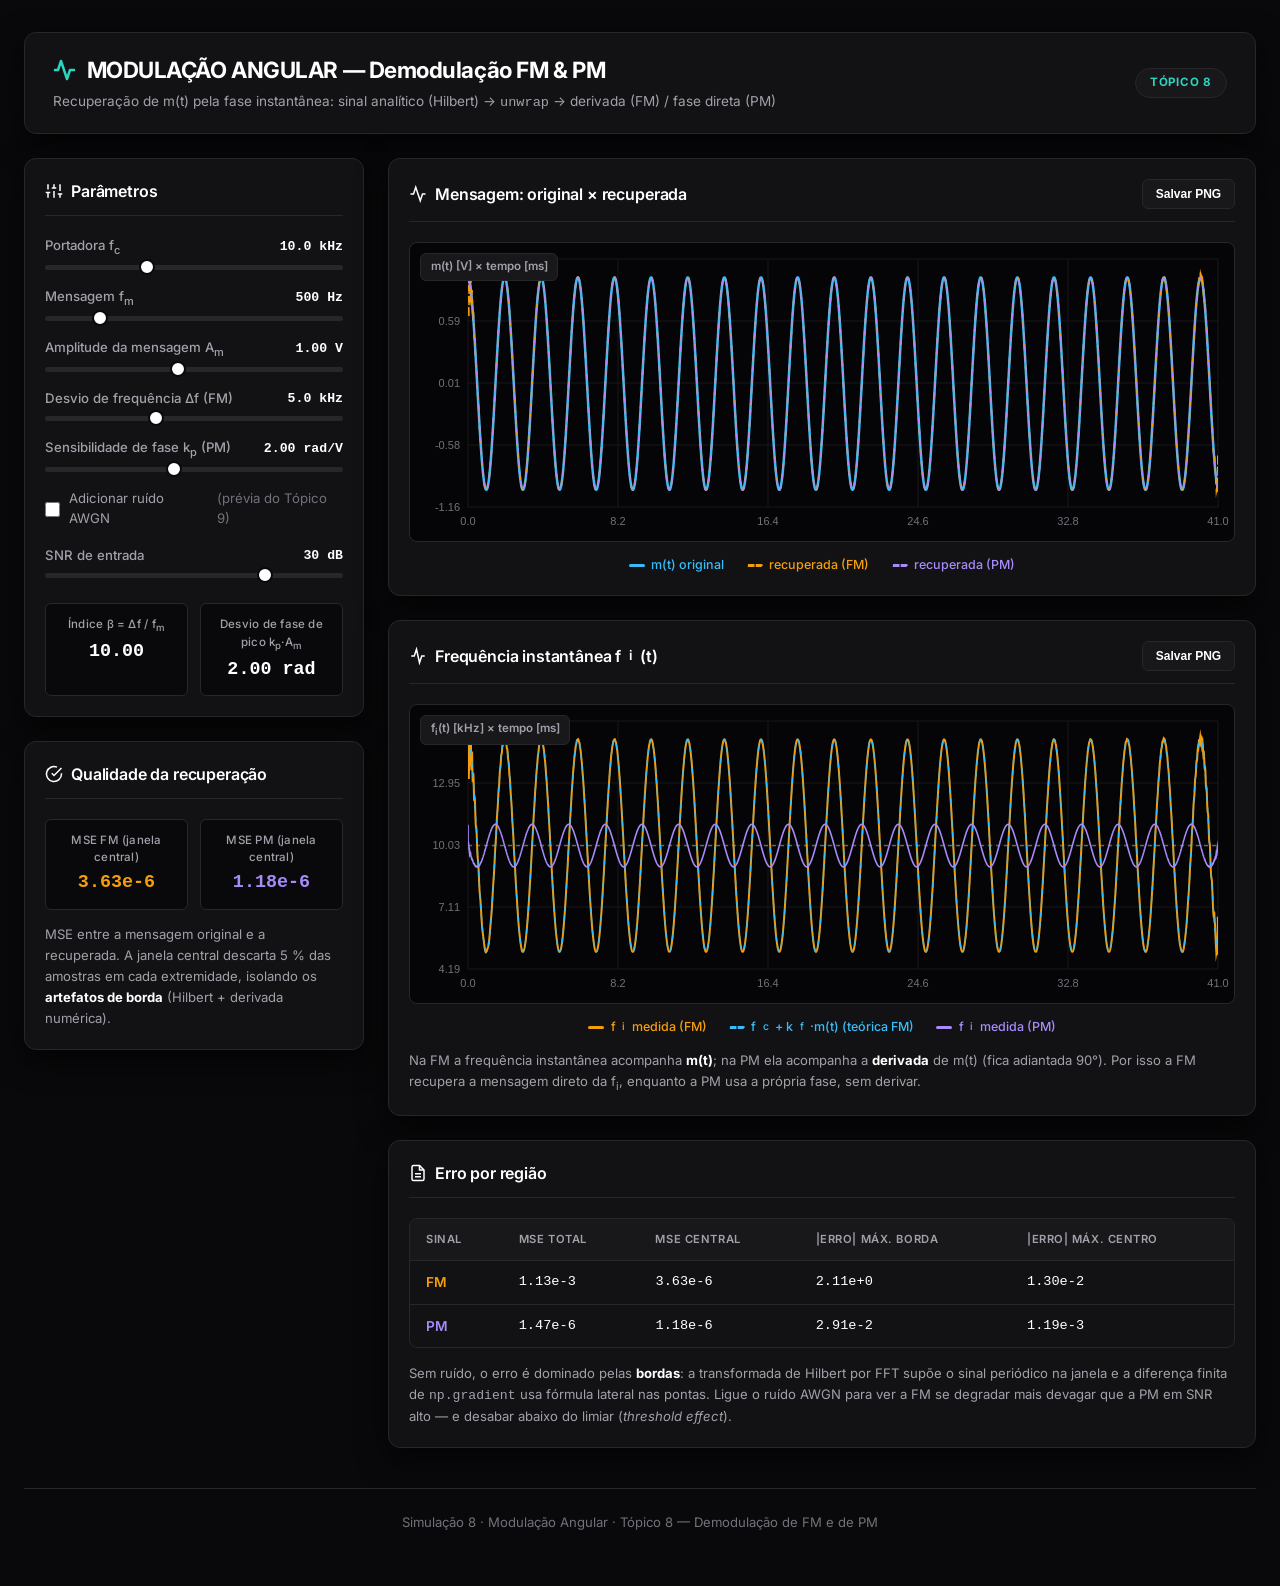
==== simulacao-8/index.html @ f9101919 "Merge pull request #2 from Cauatn/feat/simulacao-8-demodulacao-fm-pm feat: Tópico 8 (FM/PM) + organi" ====
<!DOCTYPE html>
<html lang="pt-BR">
<head>
  <meta charset="UTF-8">
  <meta name="viewport" content="width=device-width, initial-scale=1.0">
  <title>Modulação Angular — Demodulação FM &amp; PM</title>
  <meta name="description" content="Simulação interativa do Tópico 8: recuperação da mensagem m(t) a partir de sinais FM e PM usando a fase instantânea (Hilbert + unwrap).">
  <link rel="stylesheet" href="styles.css">
  <link rel="preconnect" href="https://fonts.googleapis.com">
  <link rel="preconnect" href="https://fonts.gstatic.com" crossorigin>
  <link href="https://fonts.googleapis.com/css2?family=Inter:wght@400;500;600;700&display=swap" rel="stylesheet">
</head>
<body>

  <div class="container">

    <header class="app-header">
      <div class="header-title">
        <h1>
          <svg width="24" height="24" viewBox="0 0 24 24" fill="none" stroke="currentColor" stroke-width="2.5" stroke-linecap="round" stroke-linejoin="round" style="color: var(--accent);"><path d="M2 12h3l3-9 6 18 3-9h4"/></svg>
          MODULAÇÃO ANGULAR — Demodulação FM &amp; PM
        </h1>
        <p>Recuperação de m(t) pela fase instantânea: sinal analítico (Hilbert) &rarr; <code>unwrap</code> &rarr; derivada (FM) / fase direta (PM)</p>
      </div>
      <span class="badge-topic">Tópico 8</span>
    </header>

    <div class="dashboard-grid">

      <aside class="control-sidebar">

        <div class="card">
          <div class="card-header">
            <span class="card-title">
              <svg width="18" height="18" viewBox="0 0 24 24" fill="none" stroke="currentColor" stroke-width="2"><path d="M4 21v-7"/><path d="M4 10V3"/><path d="M12 21v-9"/><path d="M12 8V3"/><path d="M20 21v-5"/><path d="M20 12V3"/><path d="M1 14h6"/><path d="M9 8h6"/><path d="M17 16h6"/></svg>
              Parâmetros
            </span>
          </div>

          <div class="control-group">

            <div class="form-field">
              <label for="fc"><span>Portadora f<sub>c</sub></span><span id="valFc" class="value-display">10.0 kHz</span></label>
              <input type="range" id="fc" min="5000" max="20000" step="500" value="10000">
            </div>

            <div class="form-field">
              <label for="fm"><span>Mensagem f<sub>m</sub></span><span id="valFm" class="value-display">500 Hz</span></label>
              <input type="range" id="fm" min="200" max="2000" step="50" value="500">
            </div>

            <div class="form-field">
              <label for="am"><span>Amplitude da mensagem A<sub>m</sub></span><span id="valAm" class="value-display">1.00 V</span></label>
              <input type="range" id="am" min="0.2" max="2.0" step="0.05" value="1.00">
            </div>

            <div class="form-field">
              <label for="df"><span>Desvio de frequência &Delta;f (FM)</span><span id="valDf" class="value-display">5.0 kHz</span></label>
              <input type="range" id="df" min="1000" max="12000" step="250" value="5000">
            </div>

            <div class="form-field">
              <label for="kp"><span>Sensibilidade de fase k<sub>p</sub> (PM)</span><span id="valKp" class="value-display">2.00 rad/V</span></label>
              <input type="range" id="kp" min="0.5" max="4.0" step="0.05" value="2.00">
            </div>

            <label class="checkbox-field">
              <input type="checkbox" id="noiseOn">
              Adicionar ruído AWGN <span style="color:var(--text-dim)">(prévia do Tópico 9)</span>
            </label>

            <div class="form-field">
              <label for="snr"><span>SNR de entrada</span><span id="valSnr" class="value-display">30 dB</span></label>
              <input type="range" id="snr" min="0" max="40" step="1" value="30" disabled>
            </div>

            <div class="metrics-row">
              <div class="metric-card">
                <div class="metric-label">Índice &beta; = &Delta;f / f<sub>m</sub></div>
                <div id="valBeta" class="metric-value">10.0</div>
              </div>
              <div class="metric-card">
                <div class="metric-label">Desvio de fase de pico k<sub>p</sub>&middot;A<sub>m</sub></div>
                <div id="valPkPhase" class="metric-value">2.00 rad</div>
              </div>
            </div>

          </div>
        </div>

        <div class="card">
          <div class="card-header">
            <span class="card-title">
              <svg width="18" height="18" viewBox="0 0 24 24" fill="none" stroke="currentColor" stroke-width="2"><path d="M22 11.08V12a10 10 0 1 1-5.93-9.14"/><polyline points="22 4 12 14.01 9 11.01"/></svg>
              Qualidade da recuperação
            </span>
          </div>
          <div class="metrics-row">
            <div id="cardMseFm" class="metric-card">
              <div class="metric-label">MSE FM (janela central)</div>
              <div id="valMseFm" class="metric-value fm">–</div>
            </div>
            <div id="cardMsePm" class="metric-card">
              <div class="metric-label">MSE PM (janela central)</div>
              <div id="valMsePm" class="metric-value pm">–</div>
            </div>
          </div>
          <p class="note" style="margin-top: 0.9rem;">
            MSE entre a mensagem original e a recuperada. A janela central
            descarta 5&nbsp;% das amostras em cada extremidade, isolando os
            <strong>artefatos de borda</strong> (Hilbert + derivada numérica).
          </p>
        </div>

      </aside>

      <!-- ---------------------------------------------------------------- -->
      <!-- Painéis principais                                              -->
      <!-- ---------------------------------------------------------------- -->
      <main class="main-panels">

        <div class="card">
          <div class="card-header">
            <span class="card-title">
              <svg width="18" height="18" viewBox="0 0 24 24" fill="none" stroke="currentColor" stroke-width="2"><polyline points="22 12 18 12 15 21 9 3 6 12 2 12"/></svg>
              Mensagem: original &times; recuperada
            </span>
            <button id="btnPngMsg" class="btn">Salvar PNG</button>
          </div>
          <div class="canvas-container">
            <span class="canvas-tag">m(t) [V] &times; tempo [ms]</span>
            <canvas id="canvasMsg"></canvas>
          </div>
          <div class="legend">
            <span style="color: var(--signal)"><span class="swatch" style="background: var(--signal)"></span> m(t) original</span>
            <span style="color: var(--fm)"><span class="swatch dashed"></span> recuperada (FM)</span>
            <span style="color: var(--pm)"><span class="swatch dashed"></span> recuperada (PM)</span>
          </div>
        </div>

        <div class="card">
          <div class="card-header">
            <span class="card-title">
              <svg width="18" height="18" viewBox="0 0 24 24" fill="none" stroke="currentColor" stroke-width="2"><path d="M3 12h4l3-9 4 18 3-9h4"/></svg>
              Frequência instantânea f<sub>i</sub>(t)
            </span>
            <button id="btnPngFi" class="btn">Salvar PNG</button>
          </div>
          <div class="canvas-container">
            <span class="canvas-tag">f<sub>i</sub>(t) [kHz] &times; tempo [ms]</span>
            <canvas id="canvasFi"></canvas>
          </div>
          <div class="legend">
            <span style="color: var(--fm)"><span class="swatch" style="background: var(--fm)"></span> f<sub>i</sub> medida (FM)</span>
            <span style="color: var(--signal)"><span class="swatch dashed"></span> f<sub>c</sub> + k<sub>f</sub>&middot;m(t) (teórica FM)</span>
            <span style="color: var(--pm)"><span class="swatch" style="background: var(--pm)"></span> f<sub>i</sub> medida (PM)</span>
          </div>
          <p class="note" style="margin-top: 0.85rem;">
            Na FM a frequência instantânea acompanha <strong>m(t)</strong>; na PM
            ela acompanha a <strong>derivada</strong> de m(t) (fica adiantada 90&deg;).
            Por isso a FM recupera a mensagem direto da f<sub>i</sub>, enquanto a PM
            usa a própria fase, sem derivar.
          </p>
        </div>

        <div class="card">
          <div class="card-header">
            <span class="card-title">
              <svg width="18" height="18" viewBox="0 0 24 24" fill="none" stroke="currentColor" stroke-width="2"><path d="M14 2H6a2 2 0 0 0-2 2v16a2 2 0 0 0 2 2h12a2 2 0 0 0 2-2V8z"/><polyline points="14 2 14 8 20 8"/><line x1="16" y1="13" x2="8" y2="13"/><line x1="16" y1="17" x2="8" y2="17"/></svg>
              Erro por região
            </span>
          </div>
          <div class="table-wrapper">
            <table>
              <thead>
                <tr>
                  <th>Sinal</th>
                  <th>MSE total</th>
                  <th>MSE central</th>
                  <th>|erro| máx. borda</th>
                  <th>|erro| máx. centro</th>
                </tr>
              </thead>
              <tbody id="errTableBody"></tbody>
            </table>
          </div>
          <p class="note" style="margin-top: 0.9rem;">
            Sem ruído, o erro é dominado pelas <strong>bordas</strong>: a
            transformada de Hilbert por FFT supõe o sinal periódico na janela e
            a diferença finita de <code>np.gradient</code> usa fórmula lateral
            nas pontas. Ligue o ruído AWGN para ver a FM se degradar mais
            devagar que a PM em SNR alto — e desabar abaixo do limiar
            (<em>threshold effect</em>).
          </p>
        </div>

      </main>

    </div>

    <footer>
      <p>Simulação 8 &middot; Modulação Angular &middot; Tópico 8 — Demodulação de FM e de PM</p>
    </footer>

  </div>

  <script src="app.js"></script>
</body>
</html>
---- simulacao-8/styles.css ----
/* ==========================================================================
   Simulação 8 — Modulação Angular (FM / PM)
   Tópico 8 · Demodulação pela fase instantânea
   Tema escuro monocromático com destaque teal
   ========================================================================== */

:root {
  --bg-dark: #09090b;
  --bg-card: #121215;
  --border-color: #27272a;

  --text-main: #ffffff;
  --text-muted: #a1a1aa;
  --text-dim: #71717a;

  /* Cores das séries (mesma convenção do código Python) */
  --signal: #38bdf8;   /* m(t) — mensagem            */
  --fm: #f59e0b;        /* grandezas de FM            */
  --pm: #a78bfa;        /* grandezas de PM            */
  --accent: #2dd4bf;    /* destaque da interface      */
  --alert: #ef4444;     /* erro acima do tolerável    */

  --font-family: 'Inter', system-ui, -apple-system, BlinkMacSystemFont, 'Segoe UI', Roboto, sans-serif;
  --radius-lg: 12px;
  --radius-md: 8px;
  --radius-sm: 6px;
  --shadow-main: 0 10px 30px rgba(0, 0, 0, 0.7);
}

* { box-sizing: border-box; margin: 0; padding: 0; }

body {
  background-color: var(--bg-dark);
  color: var(--text-main);
  font-family: var(--font-family);
  min-height: 100vh;
  line-height: 1.5;
  padding: 2rem 1.5rem;
  -webkit-font-smoothing: antialiased;
}

.container {
  max-width: 1400px;
  margin: 0 auto;
  display: flex;
  flex-direction: column;
  gap: 1.5rem;
}

/* Header ------------------------------------------------------------------- */
.app-header {
  display: flex;
  justify-content: space-between;
  align-items: center;
  flex-wrap: wrap;
  gap: 1rem;
  background: var(--bg-card);
  border: 1px solid var(--border-color);
  padding: 1.25rem 1.75rem;
  border-radius: var(--radius-lg);
  box-shadow: var(--shadow-main);
}

.header-title h1 {
  font-size: 1.4rem;
  font-weight: 700;
  letter-spacing: -0.02em;
  display: flex;
  align-items: center;
  gap: 0.6rem;
}

.header-title p {
  font-size: 0.85rem;
  color: var(--text-muted);
  margin-top: 0.25rem;
}

.badge-topic {
  background: #18181b;
  color: var(--accent);
  border: 1px solid var(--border-color);
  padding: 0.35rem 0.9rem;
  border-radius: 9999px;
  font-size: 0.72rem;
  font-weight: 700;
  text-transform: uppercase;
  letter-spacing: 0.06em;
}

/* Layout ---------------------------------------------------------------- */
.dashboard-grid {
  display: grid;
  grid-template-columns: 340px 1fr;
  gap: 1.5rem;
}

@media (max-width: 1024px) {
  .dashboard-grid { grid-template-columns: 1fr; }
}

.card {
  background: var(--bg-card);
  border: 1px solid var(--border-color);
  border-radius: var(--radius-lg);
  padding: 1.25rem;
  box-shadow: var(--shadow-main);
  transition: border-color 0.2s ease;
}

.card:hover { border-color: var(--text-dim); }

.card-header {
  display: flex;
  justify-content: space-between;
  align-items: center;
  margin-bottom: 1.25rem;
  padding-bottom: 0.75rem;
  border-bottom: 1px solid var(--border-color);
}

.card-title {
  font-size: 1rem;
  font-weight: 600;
  display: flex;
  align-items: center;
  gap: 0.5rem;
  letter-spacing: -0.01em;
}

/* Controles ------------------------------------------------------------- */
.control-sidebar { display: flex; flex-direction: column; gap: 1.5rem; }
.main-panels { display: flex; flex-direction: column; gap: 1.5rem; }

.control-group { display: flex; flex-direction: column; gap: 1.1rem; }

.form-field { display: flex; flex-direction: column; gap: 0.4rem; }

.form-field label {
  font-size: 0.825rem;
  font-weight: 500;
  color: var(--text-muted);
  display: flex;
  justify-content: space-between;
  align-items: center;
}

.value-display {
  color: var(--text-main);
  font-family: monospace;
  font-weight: 700;
}

input[type="range"] {
  -webkit-appearance: none;
  appearance: none;
  width: 100%;
  height: 5px;
  background: #27272a;
  border-radius: 3px;
  outline: none;
}

input[type="range"]::-webkit-slider-thumb {
  -webkit-appearance: none;
  appearance: none;
  width: 16px;
  height: 16px;
  border-radius: 50%;
  background: var(--text-main);
  cursor: pointer;
  border: 2px solid var(--bg-dark);
  transition: transform 0.15s ease, background-color 0.15s ease;
}

input[type="range"]::-webkit-slider-thumb:hover {
  transform: scale(1.2);
  background: var(--accent);
}

.checkbox-field {
  display: flex;
  align-items: center;
  gap: 0.55rem;
  font-size: 0.825rem;
  color: var(--text-muted);
}

.checkbox-field input { width: 15px; height: 15px; accent-color: var(--accent); }

/* Cartões de métrica -------------------------------------------------- */
.metrics-row {
  display: grid;
  grid-template-columns: repeat(2, 1fr);
  gap: 0.75rem;
  margin-top: 0.5rem;
}

.metric-card {
  background: #09090b;
  border: 1px solid var(--border-color);
  border-radius: var(--radius-sm);
  padding: 0.75rem;
  text-align: center;
  transition: border-color 0.2s ease;
}

.metric-card.alert-border {
  border-color: var(--alert);
  background: rgba(239, 68, 68, 0.05);
}

.metric-label {
  font-size: 0.72rem;
  color: var(--text-muted);
  font-weight: 500;
  letter-spacing: 0.02em;
}

.metric-value {
  font-size: 1.15rem;
  font-weight: 700;
  font-family: monospace;
  margin-top: 0.15rem;
}

.metric-value.fm { color: var(--fm); }
.metric-value.pm { color: var(--pm); }
.metric-value.alert-text { color: var(--alert); }

/* Botões -------------------------------------------------------------- */
.btn {
  display: inline-flex;
  align-items: center;
  justify-content: center;
  gap: 0.5rem;
  padding: 0.45rem 0.8rem;
  border-radius: var(--radius-sm);
  font-size: 0.75rem;
  font-weight: 600;
  cursor: pointer;
  border: 1px solid var(--border-color);
  background: #18181b;
  color: var(--text-main);
  transition: all 0.2s ease;
}

.btn:hover { background: #27272a; border-color: var(--text-muted); }

.btn-group { display: flex; gap: 0.5rem; flex-wrap: wrap; }

/* Canvas ------------------------------------------------------------- */
.canvas-container {
  position: relative;
  width: 100%;
  height: 300px;
  background: #050507;
  border: 1px solid var(--border-color);
  border-radius: var(--radius-md);
  overflow: hidden;
}

canvas { width: 100%; height: 100%; display: block; }

.canvas-tag {
  position: absolute;
  top: 10px;
  left: 10px;
  background: #18181b;
  border: 1px solid var(--border-color);
  padding: 0.25rem 0.6rem;
  border-radius: var(--radius-sm);
  font-size: 0.72rem;
  font-weight: 600;
  color: var(--text-muted);
}

.legend {
  display: flex;
  gap: 1.4rem;
  justify-content: center;
  margin-top: 0.85rem;
  font-size: 0.78rem;
  flex-wrap: wrap;
}

.legend span {
  display: inline-flex;
  align-items: center;
  gap: 0.4rem;
  font-weight: 500;
}

.legend .swatch {
  display: inline-block;
  width: 16px;
  height: 3px;
  border-radius: 2px;
}

.legend .swatch.dashed { height: 0; border-top: 3px dashed currentColor; }

/* Tabela ----------------------------------------------------------- */
.table-wrapper {
  overflow-x: auto;
  border-radius: var(--radius-md);
  border: 1px solid var(--border-color);
}

table { width: 100%; border-collapse: collapse; text-align: left; font-size: 0.85rem; }

th {
  background: #18181b;
  color: var(--text-muted);
  font-weight: 600;
  padding: 0.75rem 1rem;
  border-bottom: 1px solid var(--border-color);
  text-transform: uppercase;
  font-size: 0.7rem;
  letter-spacing: 0.05em;
}

td {
  padding: 0.7rem 1rem;
  border-bottom: 1px solid var(--border-color);
  font-family: monospace;
}

td:first-child { font-family: var(--font-family); font-weight: 600; }

tbody tr:last-child td { border-bottom: none; }

.tag-fm { color: var(--fm); }
.tag-pm { color: var(--pm); }

/* Nota / discussão ----------------------------------------------- */
.note {
  font-size: 0.82rem;
  color: var(--text-muted);
  line-height: 1.6;
}

.note strong { color: var(--text-main); }

/* Footer -------------------------------------------------------- */
footer {
  text-align: center;
  padding: 1.5rem;
  color: var(--text-dim);
  font-size: 0.82rem;
  border-top: 1px solid var(--border-color);
  margin-top: 1rem;
}
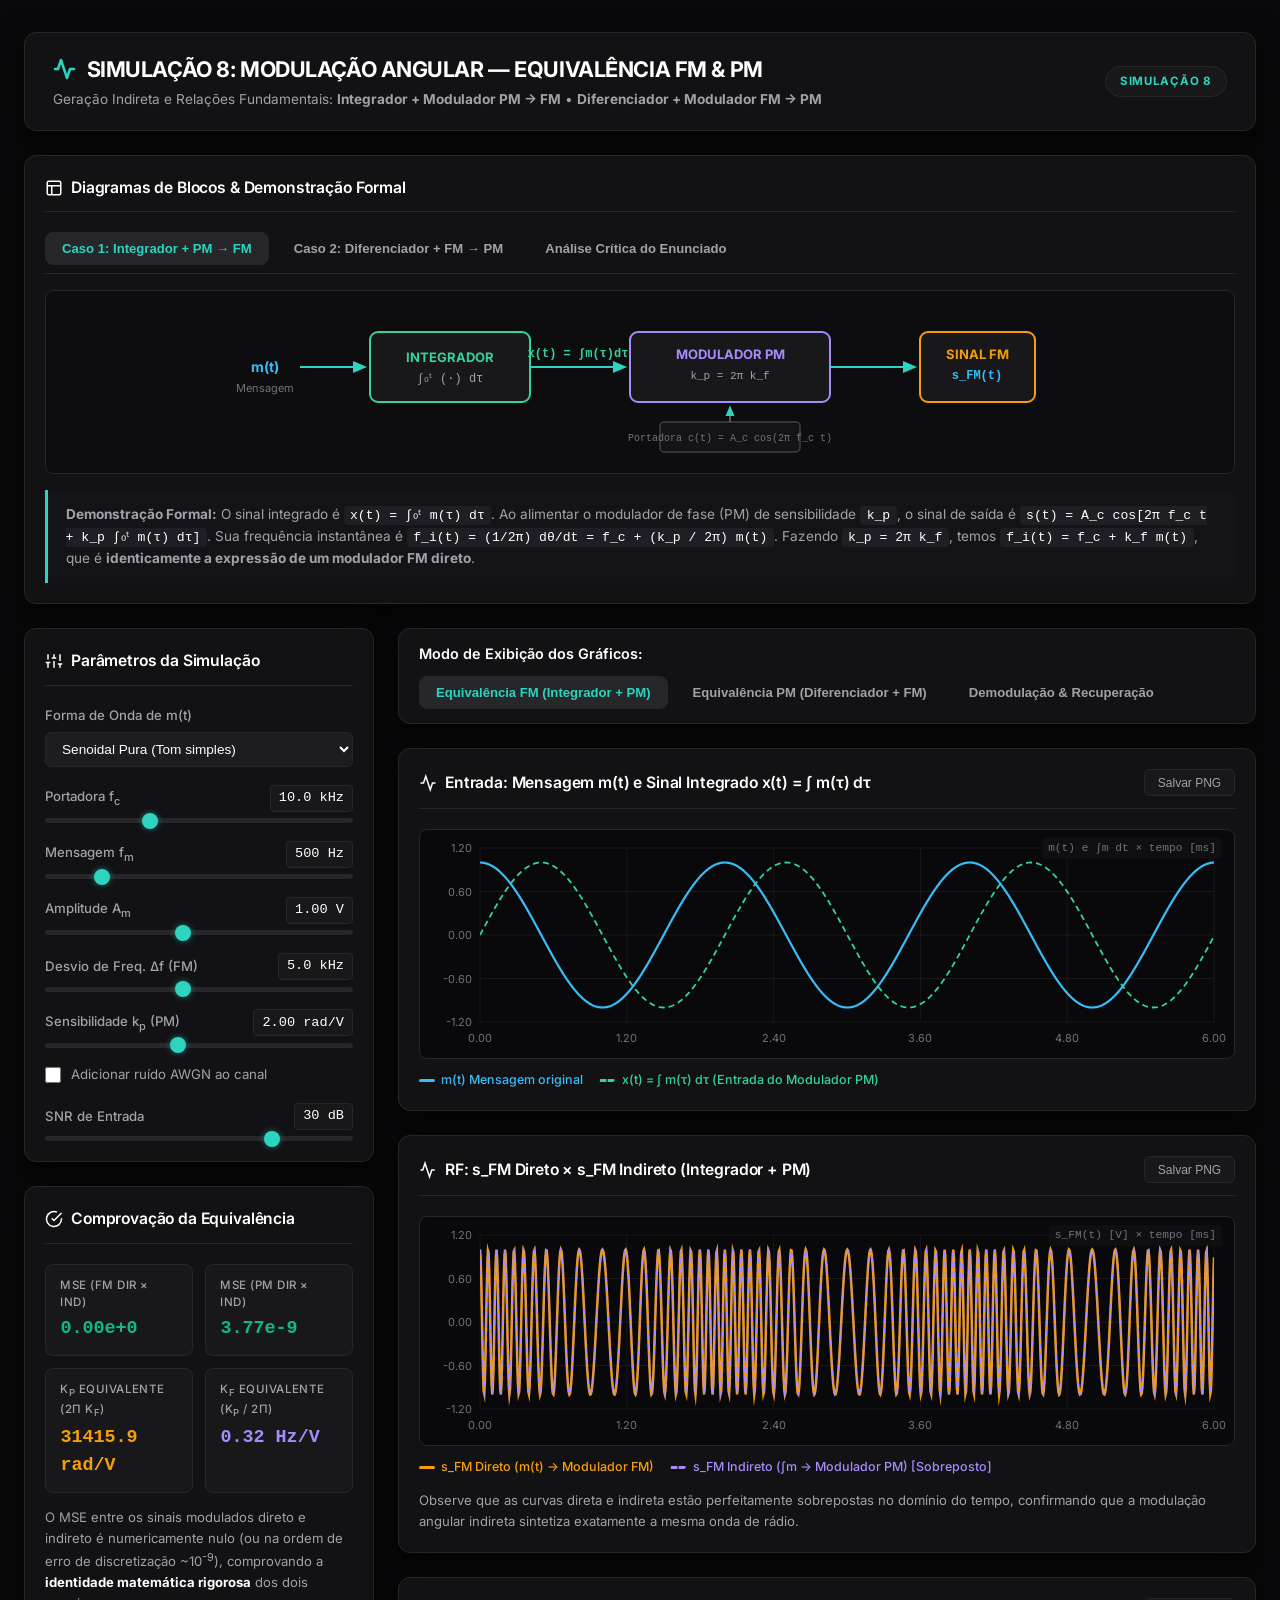
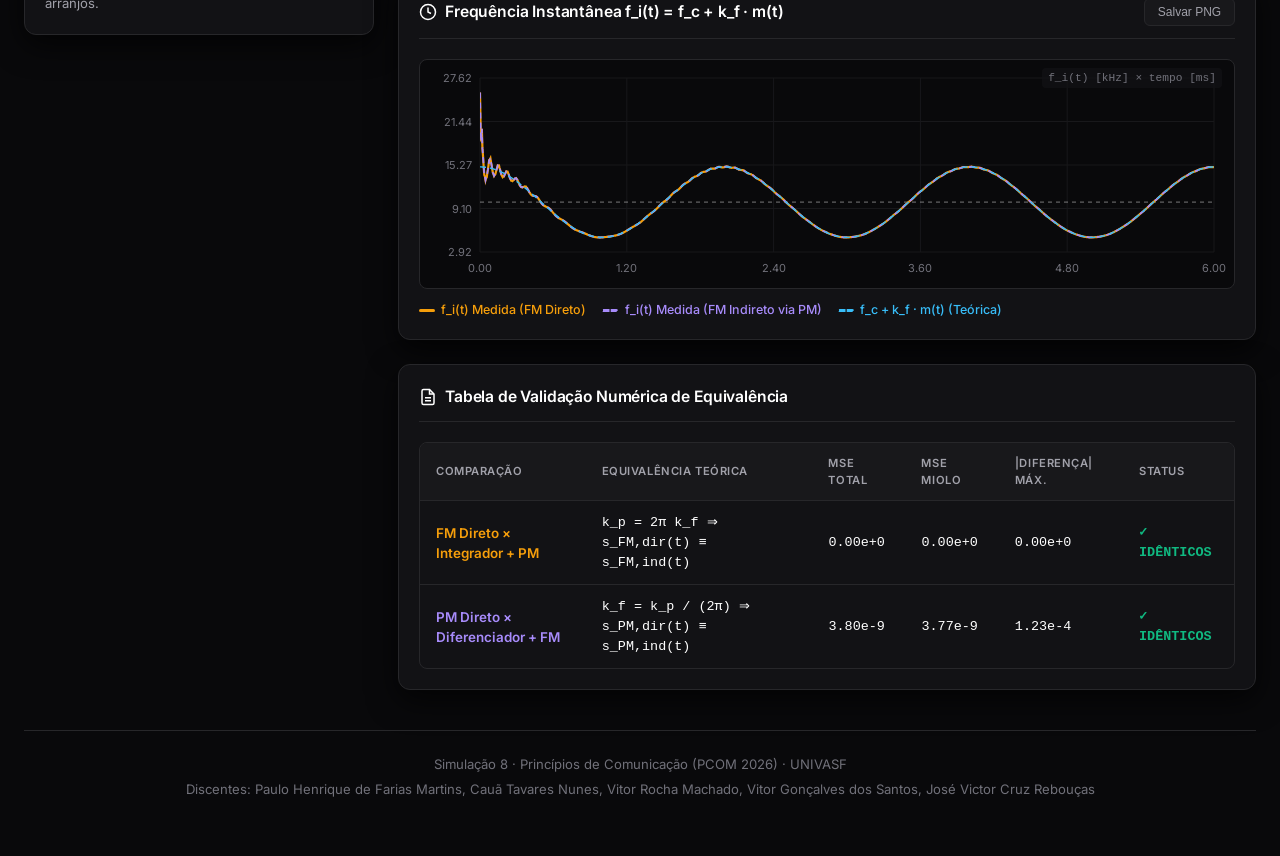
==== commit d15dc95b: "docs: refactor simulation to demonstrate mathematical equivalence between FM and PM modulation via i" ====
--- a/simulacao-8/index.html
+++ b/simulacao-8/index.html
@@ -3,8 +3,8 @@
 <head>
   <meta charset="UTF-8">
   <meta name="viewport" content="width=device-width, initial-scale=1.0">
-  <title>Modulação Angular — Demodulação FM &amp; PM</title>
-  <meta name="description" content="Simulação interativa do Tópico 8: recuperação da mensagem m(t) a partir de sinais FM e PM usando a fase instantânea (Hilbert + unwrap).">
+  <title>Simulação 8 — Modulação Angular: Equivalência entre Moduladores FM e PM</title>
+  <meta name="description" content="Simulação interativa da Simulação 8: Comprovação formal e numérica da equivalência entre moduladores FM e PM através de blocos integradores e diferenciadores.">
   <link rel="stylesheet" href="styles.css">
   <link rel="preconnect" href="https://fonts.googleapis.com">
   <link rel="preconnect" href="https://fonts.gstatic.com" crossorigin>
@@ -14,30 +14,162 @@
 
   <div class="container">
 
+    <!-- Cabeçalho Principal -->
     <header class="app-header">
       <div class="header-title">
         <h1>
           <svg width="24" height="24" viewBox="0 0 24 24" fill="none" stroke="currentColor" stroke-width="2.5" stroke-linecap="round" stroke-linejoin="round" style="color: var(--accent);"><path d="M2 12h3l3-9 6 18 3-9h4"/></svg>
-          MODULAÇÃO ANGULAR — Demodulação FM &amp; PM
+          SIMULAÇÃO 8: MODULAÇÃO ANGULAR — EQUIVALÊNCIA FM &amp; PM
         </h1>
-        <p>Recuperação de m(t) pela fase instantânea: sinal analítico (Hilbert) &rarr; <code>unwrap</code> &rarr; derivada (FM) / fase direta (PM)</p>
-      </div>
-      <span class="badge-topic">Tópico 8</span>
+        <p>Geração Indireta e Relações Fundamentais: <strong>Integrador + Modulador PM &rarr; FM</strong> &bull; <strong>Diferenciador + Modulador FM &rarr; PM</strong></p>
+      </div>
+      <span class="badge-topic">Simulação 8</span>
     </header>
 
+    <!-- Card de Diagramas de Blocos e Demonstração Formal -->
+    <section class="card">
+      <div class="card-header">
+        <span class="card-title">
+          <svg width="18" height="18" viewBox="0 0 24 24" fill="none" stroke="currentColor" stroke-width="2"><rect x="3" y="3" width="18" height="18" rx="2"/><path d="M3 9h18"/><path d="M9 21V9"/></svg>
+          Diagramas de Blocos &amp; Demonstração Formal
+        </span>
+      </div>
+
+      <!-- Abas dos Diagramas -->
+      <div class="diagram-tabs">
+        <button id="tabBtnCaso1" class="tab-btn active" data-target="panelCaso1">Caso 1: Integrador + PM &rarr; FM</button>
+        <button id="tabBtnCaso2" class="tab-btn" data-target="panelCaso2">Caso 2: Diferenciador + FM &rarr; PM</button>
+        <button id="tabBtnTeoria" class="tab-btn" data-target="panelTeoria">Análise Crítica do Enunciado</button>
+      </div>
+
+      <!-- Painel 1: Integrador + PM -> FM -->
+      <div id="panelCaso1" class="diagram-panel active">
+        <div class="diagram-svg-wrap">
+          <svg viewBox="0 0 820 150" width="820" height="150" xmlns="http://www.w3.org/2000/svg">
+            <defs>
+              <marker id="arr1" markerWidth="8" markerHeight="8" refX="6" refY="4" orient="auto">
+                <path d="M0,1 L7,4 L0,7 Z" fill="#2dd4bf"/>
+              </marker>
+            </defs>
+            <!-- Entrada m(t) -->
+            <text x="35" y="65" fill="#38bdf8" font-size="14" font-weight="700" text-anchor="middle" font-family="Inter, sans-serif">m(t)</text>
+            <text x="35" y="85" fill="#71717a" font-size="11" text-anchor="middle" font-family="Inter, sans-serif">Mensagem</text>
+            <line x1="70" y1="60" x2="135" y2="60" stroke="#2dd4bf" stroke-width="2" marker-end="url(#arr1)"/>
+
+            <!-- Bloco Integrador -->
+            <rect x="140" y="25" width="160" height="70" rx="8" fill="#18181b" stroke="#34d399" stroke-width="2"/>
+            <text x="220" y="55" fill="#34d399" font-size="13" font-weight="700" text-anchor="middle" font-family="Inter, sans-serif">INTEGRADOR</text>
+            <text x="220" y="75" fill="#a1a1aa" font-size="12" text-anchor="middle" font-family="monospace">&int;₀ᵗ (&middot;) d&tau;</text>
+
+            <!-- Sinal Intermediário x(t) -->
+            <line x1="300" y1="60" x2="395" y2="60" stroke="#2dd4bf" stroke-width="2" marker-end="url(#arr1)"/>
+            <text x="348" y="50" fill="#34d399" font-size="12" font-weight="600" text-anchor="middle" font-family="monospace">x(t) = &int;m(&tau;)d&tau;</text>
+
+            <!-- Bloco Modulador PM -->
+            <rect x="400" y="25" width="200" height="70" rx="8" fill="#18181b" stroke="#a78bfa" stroke-width="2"/>
+            <text x="500" y="52" fill="#a78bfa" font-size="13" font-weight="700" text-anchor="middle" font-family="Inter, sans-serif">MODULADOR PM</text>
+            <text x="500" y="72" fill="#a1a1aa" font-size="11" text-anchor="middle" font-family="monospace">k_p = 2&pi; k_f</text>
+
+            <!-- Oscilador Portadora -->
+            <rect x="430" y="115" width="140" height="30" rx="4" fill="#141418" stroke="#3f3f46" stroke-width="1.5"/>
+            <text x="500" y="134" fill="#71717a" font-size="10" text-anchor="middle" font-family="monospace">Portadora c(t) = A_c cos(2&pi; f_c t)</text>
+            <line x1="500" y1="115" x2="500" y2="100" stroke="#71717a" stroke-width="1.5" marker-end="url(#arr1)"/>
+
+            <!-- Sinal de Saída FM -->
+            <line x1="600" y1="60" x2="685" y2="60" stroke="#2dd4bf" stroke-width="2" marker-end="url(#arr1)"/>
+            <rect x="690" y="25" width="115" height="70" rx="8" fill="#18181b" stroke="#f59e0b" stroke-width="2"/>
+            <text x="747" y="52" fill="#f59e0b" font-size="13" font-weight="700" text-anchor="middle" font-family="Inter, sans-serif">SINAL FM</text>
+            <text x="747" y="72" fill="#38bdf8" font-size="12" font-weight="600" text-anchor="middle" font-family="monospace">s_FM(t)</text>
+          </svg>
+        </div>
+        <div class="math-proof-box">
+          <strong>Demonstração Formal:</strong> O sinal integrado é <code>x(t) = &int;₀ᵗ m(&tau;) d&tau;</code>. Ao alimentar o modulador de fase (PM) de sensibilidade <code>k_p</code>, o sinal de saída é <code>s(t) = A_c cos[2&pi; f_c t + k_p &int;₀ᵗ m(&tau;) d&tau;]</code>. Sua frequência instantânea é <code>f_i(t) = (1/2&pi;) d&theta;/dt = f_c + (k_p / 2&pi;) m(t)</code>. Fazendo <code>k_p = 2&pi; k_f</code>, temos <code>f_i(t) = f_c + k_f m(t)</code>, que é <strong>identicamente a expressão de um modulador FM direto</strong>.
+        </div>
+      </div>
+
+      <!-- Painel 2: Diferenciador + FM -> PM -->
+      <div id="panelCaso2" class="diagram-panel">
+        <div class="diagram-svg-wrap">
+          <svg viewBox="0 0 820 150" width="820" height="150" xmlns="http://www.w3.org/2000/svg">
+            <defs>
+              <marker id="arr2" markerWidth="8" markerHeight="8" refX="6" refY="4" orient="auto">
+                <path d="M0,1 L7,4 L0,7 Z" fill="#2dd4bf"/>
+              </marker>
+            </defs>
+            <!-- Entrada m(t) -->
+            <text x="35" y="65" fill="#38bdf8" font-size="14" font-weight="700" text-anchor="middle" font-family="Inter, sans-serif">m(t)</text>
+            <text x="35" y="85" fill="#71717a" font-size="11" text-anchor="middle" font-family="Inter, sans-serif">Mensagem</text>
+            <line x1="70" y1="60" x2="135" y2="60" stroke="#2dd4bf" stroke-width="2" marker-end="url(#arr2)"/>
+
+            <!-- Bloco Diferenciador -->
+            <rect x="140" y="25" width="160" height="70" rx="8" fill="#18181b" stroke="#34d399" stroke-width="2"/>
+            <text x="220" y="55" fill="#34d399" font-size="13" font-weight="700" text-anchor="middle" font-family="Inter, sans-serif">DIFERENCIADOR</text>
+            <text x="220" y="75" fill="#a1a1aa" font-size="12" text-anchor="middle" font-family="monospace">d(&middot;) / dt</text>
+
+            <!-- Sinal Intermediário y(t) -->
+            <line x1="300" y1="60" x2="395" y2="60" stroke="#2dd4bf" stroke-width="2" marker-end="url(#arr2)"/>
+            <text x="348" y="50" fill="#34d399" font-size="12" font-weight="600" text-anchor="middle" font-family="monospace">y(t) = dm/dt</text>
+
+            <!-- Bloco Modulador FM -->
+            <rect x="400" y="25" width="200" height="70" rx="8" fill="#18181b" stroke="#f59e0b" stroke-width="2"/>
+            <text x="500" y="52" fill="#f59e0b" font-size="13" font-weight="700" text-anchor="middle" font-family="Inter, sans-serif">MODULADOR FM</text>
+            <text x="500" y="72" fill="#a1a1aa" font-size="11" text-anchor="middle" font-family="monospace">k_f = k_p / (2&pi;)</text>
+
+            <!-- Oscilador Portadora -->
+            <rect x="430" y="115" width="140" height="30" rx="4" fill="#141418" stroke="#3f3f46" stroke-width="1.5"/>
+            <text x="500" y="134" fill="#71717a" font-size="10" text-anchor="middle" font-family="monospace">Portadora c(t) = A_c cos(2&pi; f_c t)</text>
+            <line x1="500" y1="115" x2="500" y2="100" stroke="#71717a" stroke-width="1.5" marker-end="url(#arr2)"/>
+
+            <!-- Sinal de Saída PM -->
+            <line x1="600" y1="60" x2="685" y2="60" stroke="#2dd4bf" stroke-width="2" marker-end="url(#arr2)"/>
+            <rect x="690" y="25" width="115" height="70" rx="8" fill="#18181b" stroke="#a78bfa" stroke-width="2"/>
+            <text x="747" y="52" fill="#a78bfa" font-size="13" font-weight="700" text-anchor="middle" font-family="Inter, sans-serif">SINAL PM</text>
+            <text x="747" y="72" fill="#38bdf8" font-size="12" font-weight="600" text-anchor="middle" font-family="monospace">s_PM(t)</text>
+          </svg>
+        </div>
+        <div class="math-proof-box">
+          <strong>Demonstração Formal:</strong> O sinal diferenciado é <code>y(t) = dm(t)/dt</code>. Ao alimentar o modulador de frequência (FM) de sensibilidade <code>k_f</code>, o desvio de fase de saída é <code>&phi;(t) = 2&pi; k_f &int;₀ᵗ (dm/d&tau;) d&tau; = 2&pi; k_f [m(t) - m(0)]</code>. Assumindo referência <code>m(0) = 0</code>, temos <code>s(t) = A_c cos[2&pi; f_c t + 2&pi; k_f m(t)]</code>. Fazendo <code>2&pi; k_f = k_p</code>, temos <code>s(t) = A_c cos[2&pi; f_c t + k_p m(t)]</code>, que é <strong>identicamente a expressão de um modulador PM direto</strong>.
+        </div>
+      </div>
+
+      <!-- Painel 3: Análise Crítica do Enunciado -->
+      <div id="panelTeoria" class="diagram-panel">
+        <div class="math-proof-box" style="line-height: 1.7;">
+          <h4 style="color: var(--text-main); margin-bottom: 0.5rem; font-size: 0.95rem;">Análise Didática do Enunciado &amp; Caso Senoidal vs Caso Geral</h4>
+          <p>O enunciado traz: <em>"a) FM alimentado por &int;m &rarr; fase proporcional a &int;&int;m ... modular m(t) em fase"</em> e <em>"b) PM alimentado por dm/dt &rarr; f_i proporcional a m(t)"</em>, finalizando com a solicitação dos diagramas: <strong>(integrador + modulador PM &rarr; FM; diferenciador + modulador FM &rarr; PM)</strong>.</p>
+          <ul style="margin: 0.6rem 0 0.6rem 1.4rem;">
+            <li><strong>Para qualquer sinal arbitrário m(t):</strong> As relações universais da literatura clássica (Lathi, Haykin) são exatamente as expressas entre parênteses: <code>Integrador + PM &rarr; FM</code> e <code>Diferenciador + FM &rarr; PM</code>.</li>
+            <li><strong>Para um tom puro senoidal m(t) = A_m cos(&omega;_m t):</strong> Uma dupla integração resulta em <code>&int;&int; cos(&omega;_m t) dt² = -(1/&omega;_m²) cos(&omega;_m t) &prop; -m(t)</code>. Da mesma forma, a derivada segunda é <code>d²m/dt² = -&omega;_m² cos(&omega;_m t) &prop; -m(t)</code>. Por isso, exclusivamente para senoides, a forma de onda do sinal integrado duas vezes preserva a mesma frequência do sinal original.</li>
+          </ul>
+          <p>Nossa simulação abaixo permite escolher <strong>senoidal</strong>, <strong>triangular</strong> ou <strong>quadrada</strong> para comprovar numericamente a perfeita equivalência em ambos os casos!</p>
+        </div>
+      </div>
+    </section>
+
+    <!-- Grid do Dashboard -->
     <div class="dashboard-grid">
 
+      <!-- Barra Lateral de Controles e Métricas -->
       <aside class="control-sidebar">
 
         <div class="card">
           <div class="card-header">
             <span class="card-title">
               <svg width="18" height="18" viewBox="0 0 24 24" fill="none" stroke="currentColor" stroke-width="2"><path d="M4 21v-7"/><path d="M4 10V3"/><path d="M12 21v-9"/><path d="M12 8V3"/><path d="M20 21v-5"/><path d="M20 12V3"/><path d="M1 14h6"/><path d="M9 8h6"/><path d="M17 16h6"/></svg>
-              Parâmetros
+              Parâmetros da Simulação
             </span>
           </div>
 
           <div class="control-group">
+
+            <div class="form-field">
+              <label for="msgType"><span>Forma de Onda de m(t)</span></label>
+              <select id="msgType">
+                <option value="sine" selected>Senoidal Pura (Tom simples)</option>
+                <option value="triangular">Triangular</option>
+                <option value="square">Onda Quadrada (Banda larga)</option>
+              </select>
+            </div>
 
             <div class="form-field">
               <label for="fc"><span>Portadora f<sub>c</sub></span><span id="valFc" class="value-display">10.0 kHz</span></label>
@@ -50,156 +182,179 @@
             </div>
 
             <div class="form-field">
-              <label for="am"><span>Amplitude da mensagem A<sub>m</sub></span><span id="valAm" class="value-display">1.00 V</span></label>
+              <label for="am"><span>Amplitude A<sub>m</sub></span><span id="valAm" class="value-display">1.00 V</span></label>
               <input type="range" id="am" min="0.2" max="2.0" step="0.05" value="1.00">
             </div>
 
             <div class="form-field">
-              <label for="df"><span>Desvio de frequência &Delta;f (FM)</span><span id="valDf" class="value-display">5.0 kHz</span></label>
-              <input type="range" id="df" min="1000" max="12000" step="250" value="5000">
-            </div>
-
-            <div class="form-field">
-              <label for="kp"><span>Sensibilidade de fase k<sub>p</sub> (PM)</span><span id="valKp" class="value-display">2.00 rad/V</span></label>
+              <label for="df"><span>Desvio de Freq. &Delta;f (FM)</span><span id="valDf" class="value-display">5.0 kHz</span></label>
+              <input type="range" id="df" min="1000" max="10000" step="250" value="5000">
+            </div>
+
+            <div class="form-field">
+              <label for="kp"><span>Sensibilidade k<sub>p</sub> (PM)</span><span id="valKp" class="value-display">2.00 rad/V</span></label>
               <input type="range" id="kp" min="0.5" max="4.0" step="0.05" value="2.00">
             </div>
 
             <label class="checkbox-field">
               <input type="checkbox" id="noiseOn">
-              Adicionar ruído AWGN <span style="color:var(--text-dim)">(prévia do Tópico 9)</span>
+              Adicionar ruído AWGN ao canal
             </label>
 
             <div class="form-field">
-              <label for="snr"><span>SNR de entrada</span><span id="valSnr" class="value-display">30 dB</span></label>
+              <label for="snr"><span>SNR de Entrada</span><span id="valSnr" class="value-display">30 dB</span></label>
               <input type="range" id="snr" min="0" max="40" step="1" value="30" disabled>
             </div>
 
-            <div class="metrics-row">
-              <div class="metric-card">
-                <div class="metric-label">Índice &beta; = &Delta;f / f<sub>m</sub></div>
-                <div id="valBeta" class="metric-value">10.0</div>
-              </div>
-              <div class="metric-card">
-                <div class="metric-label">Desvio de fase de pico k<sub>p</sub>&middot;A<sub>m</sub></div>
-                <div id="valPkPhase" class="metric-value">2.00 rad</div>
-              </div>
-            </div>
-
-          </div>
-        </div>
-
+          </div>
+        </div>
+
+        <!-- Card de Validação Numérica da Equivalência -->
         <div class="card">
           <div class="card-header">
             <span class="card-title">
               <svg width="18" height="18" viewBox="0 0 24 24" fill="none" stroke="currentColor" stroke-width="2"><path d="M22 11.08V12a10 10 0 1 1-5.93-9.14"/><polyline points="22 4 12 14.01 9 11.01"/></svg>
-              Qualidade da recuperação
+              Comprovação da Equivalência
             </span>
           </div>
           <div class="metrics-row">
-            <div id="cardMseFm" class="metric-card">
-              <div class="metric-label">MSE FM (janela central)</div>
-              <div id="valMseFm" class="metric-value fm">–</div>
-            </div>
-            <div id="cardMsePm" class="metric-card">
-              <div class="metric-label">MSE PM (janela central)</div>
-              <div id="valMsePm" class="metric-value pm">–</div>
-            </div>
-          </div>
+            <div class="metric-card">
+              <div class="metric-label">MSE (FM Dir &times; Ind)</div>
+              <div id="valMseFmEq" class="metric-value success">0.00e+00</div>
+            </div>
+            <div class="metric-card">
+              <div class="metric-label">MSE (PM Dir &times; Ind)</div>
+              <div id="valMsePmEq" class="metric-value success">3.80e-09</div>
+            </div>
+          </div>
+
+          <div class="metrics-row" style="margin-top: 0.75rem;">
+            <div class="metric-card">
+              <div class="metric-label">k<sub>p</sub> equivalente (2&pi; k<sub>f</sub>)</div>
+              <div id="valKpEq" class="metric-value direct">31415.9 rad/V</div>
+            </div>
+            <div class="metric-card">
+              <div class="metric-label">k<sub>f</sub> equivalente (k<sub>p</sub> / 2&pi;)</div>
+              <div id="valKfEq" class="metric-value indirect">0.32 Hz/V</div>
+            </div>
+          </div>
+
           <p class="note" style="margin-top: 0.9rem;">
-            MSE entre a mensagem original e a recuperada. A janela central
-            descarta 5&nbsp;% das amostras em cada extremidade, isolando os
-            <strong>artefatos de borda</strong> (Hilbert + derivada numérica).
+            O MSE entre os sinais modulados direto e indireto é numericamente nulo (ou na ordem de erro de discretização ~10<sup>-9</sup>), comprovando a <strong>identidade matemática rigorosa</strong> dos dois arranjos.
           </p>
         </div>
 
       </aside>
 
-      <!-- ---------------------------------------------------------------- -->
-      <!-- Painéis principais                                              -->
-      <!-- ---------------------------------------------------------------- -->
+      <!-- Painéis Principais de Gráficos -->
       <main class="main-panels">
 
-        <div class="card">
-          <div class="card-header">
-            <span class="card-title">
+        <!-- Seleção do Modo de Visualização -->
+        <div class="card" style="padding: 0.85rem 1.25rem;">
+          <div style="display: flex; justify-content: space-between; align-items: center; flex-wrap: wrap; gap: 0.75rem;">
+            <span style="font-size: 0.9rem; font-weight: 600; color: var(--text-main);">Modo de Exibição dos Gráficos:</span>
+            <div class="diagram-tabs" style="margin-bottom: 0; padding-bottom: 0; border-bottom: none;">
+              <button id="viewBtnFm" class="tab-btn active">Equivalência FM (Integrador + PM)</button>
+              <button id="viewBtnPm" class="tab-btn">Equivalência PM (Diferenciador + FM)</button>
+              <button id="viewBtnDemod" class="tab-btn">Demodulação &amp; Recuperação</button>
+            </div>
+          </div>
+        </div>
+
+        <!-- Gráfico 1: Mensagem e Sinal Pré-processado -->
+        <div class="card">
+          <div class="card-header">
+            <span id="titlePlot1" class="card-title">
               <svg width="18" height="18" viewBox="0 0 24 24" fill="none" stroke="currentColor" stroke-width="2"><polyline points="22 12 18 12 15 21 9 3 6 12 2 12"/></svg>
-              Mensagem: original &times; recuperada
-            </span>
-            <button id="btnPngMsg" class="btn">Salvar PNG</button>
+              Sinal Mensagem m(t) e Sinal Pré-processado
+            </span>
+            <button id="btnPngPlot1" class="btn">Salvar PNG</button>
           </div>
           <div class="canvas-container">
-            <span class="canvas-tag">m(t) [V] &times; tempo [ms]</span>
-            <canvas id="canvasMsg"></canvas>
-          </div>
-          <div class="legend">
-            <span style="color: var(--signal)"><span class="swatch" style="background: var(--signal)"></span> m(t) original</span>
-            <span style="color: var(--fm)"><span class="swatch dashed"></span> recuperada (FM)</span>
-            <span style="color: var(--pm)"><span class="swatch dashed"></span> recuperada (PM)</span>
-          </div>
-        </div>
-
-        <div class="card">
-          <div class="card-header">
-            <span class="card-title">
-              <svg width="18" height="18" viewBox="0 0 24 24" fill="none" stroke="currentColor" stroke-width="2"><path d="M3 12h4l3-9 4 18 3-9h4"/></svg>
-              Frequência instantânea f<sub>i</sub>(t)
-            </span>
-            <button id="btnPngFi" class="btn">Salvar PNG</button>
+            <span id="tagPlot1" class="canvas-tag">m(t) &times; tempo [ms]</span>
+            <canvas id="canvasPlot1"></canvas>
+          </div>
+          <div id="legendPlot1" class="legend">
+            <span style="color: var(--signal)"><span class="swatch" style="background: var(--signal)"></span> m(t) Mensagem original</span>
+            <span style="color: var(--processed)"><span class="swatch dashed"></span> Sinal pré-processado</span>
+          </div>
+        </div>
+
+        <!-- Gráfico 2: Sinais Modulados RF (Direto vs Indireto) -->
+        <div class="card">
+          <div class="card-header">
+            <span id="titlePlot2" class="card-title">
+              <svg width="18" height="18" viewBox="0 0 24 24" fill="none" stroke="currentColor" stroke-width="2"><path d="M2 12h3l3-9 6 18 3-9h4"/></svg>
+              Sinais Modulados RF: Modulador Direto &times; Modulador Indireto
+            </span>
+            <button id="btnPngPlot2" class="btn">Salvar PNG</button>
           </div>
           <div class="canvas-container">
-            <span class="canvas-tag">f<sub>i</sub>(t) [kHz] &times; tempo [ms]</span>
-            <canvas id="canvasFi"></canvas>
-          </div>
-          <div class="legend">
-            <span style="color: var(--fm)"><span class="swatch" style="background: var(--fm)"></span> f<sub>i</sub> medida (FM)</span>
-            <span style="color: var(--signal)"><span class="swatch dashed"></span> f<sub>c</sub> + k<sub>f</sub>&middot;m(t) (teórica FM)</span>
-            <span style="color: var(--pm)"><span class="swatch" style="background: var(--pm)"></span> f<sub>i</sub> medida (PM)</span>
+            <span id="tagPlot2" class="canvas-tag">s(t) [V] &times; tempo [ms]</span>
+            <canvas id="canvasPlot2"></canvas>
+          </div>
+          <div id="legendPlot2" class="legend">
+            <span style="color: var(--direct)"><span class="swatch" style="background: var(--direct)"></span> Sinal Modulado Direto</span>
+            <span style="color: var(--indirect)"><span class="swatch dashed"></span> Sinal Modulado Indireto (Sobreposto)</span>
           </div>
           <p class="note" style="margin-top: 0.85rem;">
-            Na FM a frequência instantânea acompanha <strong>m(t)</strong>; na PM
-            ela acompanha a <strong>derivada</strong> de m(t) (fica adiantada 90&deg;).
-            Por isso a FM recupera a mensagem direto da f<sub>i</sub>, enquanto a PM
-            usa a própria fase, sem derivar.
+            Observe que as curvas direta e indireta estão perfeitamente sobrepostas no domínio do tempo, confirmando que a modulação angular indireta sintetiza exatamente a mesma onda de rádio.
           </p>
         </div>
 
+        <!-- Gráfico 3: Frequência ou Fase Instantânea -->
+        <div class="card">
+          <div class="card-header">
+            <span id="titlePlot3" class="card-title">
+              <svg width="18" height="18" viewBox="0 0 24 24" fill="none" stroke="currentColor" stroke-width="2"><circle cx="12" cy="12" r="10"/><polyline points="12 6 12 12 16 14"/></svg>
+              Frequência Instantânea f<sub>i</sub>(t) ou Desvio de Fase &phi;(t)
+            </span>
+            <button id="btnPngPlot3" class="btn">Salvar PNG</button>
+          </div>
+          <div class="canvas-container">
+            <span id="tagPlot3" class="canvas-tag">f<sub>i</sub>(t) [kHz] &times; tempo [ms]</span>
+            <canvas id="canvasPlot3"></canvas>
+          </div>
+          <div id="legendPlot3" class="legend">
+            <span style="color: var(--direct)"><span class="swatch" style="background: var(--direct)"></span> Grandeza Instantânea (Direto)</span>
+            <span style="color: var(--indirect)"><span class="swatch dashed"></span> Grandeza Instantânea (Indireto)</span>
+            <span style="color: var(--signal)"><span class="swatch dashed"></span> Curva Teórica</span>
+          </div>
+        </div>
+
+        <!-- Tabela de Comparação e Validação de Erro -->
         <div class="card">
           <div class="card-header">
             <span class="card-title">
               <svg width="18" height="18" viewBox="0 0 24 24" fill="none" stroke="currentColor" stroke-width="2"><path d="M14 2H6a2 2 0 0 0-2 2v16a2 2 0 0 0 2 2h12a2 2 0 0 0 2-2V8z"/><polyline points="14 2 14 8 20 8"/><line x1="16" y1="13" x2="8" y2="13"/><line x1="16" y1="17" x2="8" y2="17"/></svg>
-              Erro por região
+              Tabela de Validação Numérica de Equivalência
             </span>
           </div>
           <div class="table-wrapper">
             <table>
               <thead>
                 <tr>
-                  <th>Sinal</th>
-                  <th>MSE total</th>
-                  <th>MSE central</th>
-                  <th>|erro| máx. borda</th>
-                  <th>|erro| máx. centro</th>
+                  <th>Comparação</th>
+                  <th>Equivalência Teórica</th>
+                  <th>MSE Total</th>
+                  <th>MSE Miolo</th>
+                  <th>|Diferença| Máx.</th>
+                  <th>Status</th>
                 </tr>
               </thead>
-              <tbody id="errTableBody"></tbody>
+              <tbody id="tableEqBody"></tbody>
             </table>
           </div>
-          <p class="note" style="margin-top: 0.9rem;">
-            Sem ruído, o erro é dominado pelas <strong>bordas</strong>: a
-            transformada de Hilbert por FFT supõe o sinal periódico na janela e
-            a diferença finita de <code>np.gradient</code> usa fórmula lateral
-            nas pontas. Ligue o ruído AWGN para ver a FM se degradar mais
-            devagar que a PM em SNR alto — e desabar abaixo do limiar
-            (<em>threshold effect</em>).
-          </p>
         </div>
 
       </main>
 
     </div>
 
+    <!-- Rodapé -->
     <footer>
-      <p>Simulação 8 &middot; Modulação Angular &middot; Tópico 8 — Demodulação de FM e de PM</p>
+      <p>Simulação 8 &middot; Princípios de Comunicação (PCOM 2026) &middot; UNIVASF</p>
+      <p>Discentes: Paulo Henrique de Farias Martins, Cauã Tavares Nunes, Vitor Rocha Machado, Vitor Gonçalves dos Santos, José Victor Cruz Rebouças</p>
     </footer>
 
   </div>
--- a/simulacao-8/styles.css
+++ b/simulacao-8/styles.css
@@ -1,24 +1,30 @@
 /* ==========================================================================
    Simulação 8 — Modulação Angular (FM / PM)
-   Tópico 8 · Demodulação pela fase instantânea
-   Tema escuro monocromático com destaque teal
+   Equivalência entre Moduladores:
+   - Integrador + Modulador PM ⟶ Modulador FM
+   - Diferenciador + Modulador FM ⟶ Modulador PM
+   Tema escuro sofisticado, limpo e com alto contraste
    ========================================================================== */
 
 :root {
   --bg-dark: #09090b;
   --bg-card: #121215;
+  --bg-card-alt: #18181b;
   --border-color: #27272a;
+  --border-highlight: #3f3f46;
 
   --text-main: #ffffff;
   --text-muted: #a1a1aa;
   --text-dim: #71717a;
 
-  /* Cores das séries (mesma convenção do código Python) */
-  --signal: #38bdf8;   /* m(t) — mensagem            */
-  --fm: #f59e0b;        /* grandezas de FM            */
-  --pm: #a78bfa;        /* grandezas de PM            */
-  --accent: #2dd4bf;    /* destaque da interface      */
-  --alert: #ef4444;     /* erro acima do tolerável    */
+  /* Cores temáticas para grandezas e sinais */
+  --signal: #38bdf8;     /* m(t) — mensagem original (ciano) */
+  --processed: #34d399;  /* ∫m dt ou dm/dt — sinal pré-processado (esmeralda) */
+  --direct: #f59e0b;     /* Sinal Modulado Direto (âmbar) */
+  --indirect: #a78bfa;   /* Sinal Modulado Indireto (violeta) */
+  --accent: #2dd4bf;     /* Destaque da interface (teal) */
+  --alert: #ef4444;      /* Indicador de erro (vermelho) */
+  --success: #10b981;    /* Indicador de sucesso (verde) */
 
   --font-family: 'Inter', system-ui, -apple-system, BlinkMacSystemFont, 'Segoe UI', Roboto, sans-serif;
   --radius-lg: 12px;
@@ -27,7 +33,11 @@
   --shadow-main: 0 10px 30px rgba(0, 0, 0, 0.7);
 }
 
-* { box-sizing: border-box; margin: 0; padding: 0; }
+* {
+  box-sizing: border-box;
+  margin: 0;
+  padding: 0;
+}
 
 body {
   background-color: var(--bg-dark);
@@ -40,7 +50,7 @@
 }
 
 .container {
-  max-width: 1400px;
+  max-width: 1440px;
   margin: 0 auto;
   display: flex;
   flex-direction: column;
@@ -62,7 +72,7 @@
 }
 
 .header-title h1 {
-  font-size: 1.4rem;
+  font-size: 1.35rem;
   font-weight: 700;
   letter-spacing: -0.02em;
   display: flex;
@@ -88,17 +98,7 @@
   letter-spacing: 0.06em;
 }
 
-/* Layout ---------------------------------------------------------------- */
-.dashboard-grid {
-  display: grid;
-  grid-template-columns: 340px 1fr;
-  gap: 1.5rem;
-}
-
-@media (max-width: 1024px) {
-  .dashboard-grid { grid-template-columns: 1fr; }
-}
-
+/* Card Geral --------------------------------------------------------------- */
 .card {
   background: var(--bg-card);
   border: 1px solid var(--border-color);
@@ -108,7 +108,9 @@
   transition: border-color 0.2s ease;
 }
 
-.card:hover { border-color: var(--text-dim); }
+.card:hover {
+  border-color: var(--border-highlight);
+}
 
 .card-header {
   display: flex;
@@ -120,7 +122,7 @@
 }
 
 .card-title {
-  font-size: 1rem;
+  font-size: 0.98rem;
   font-weight: 600;
   display: flex;
   align-items: center;
@@ -128,13 +130,128 @@
   letter-spacing: -0.01em;
 }
 
-/* Controles ------------------------------------------------------------- */
-.control-sidebar { display: flex; flex-direction: column; gap: 1.5rem; }
-.main-panels { display: flex; flex-direction: column; gap: 1.5rem; }
-
-.control-group { display: flex; flex-direction: column; gap: 1.1rem; }
-
-.form-field { display: flex; flex-direction: column; gap: 0.4rem; }
+/* Diagrama de Blocos e Teoria ---------------------------------------------- */
+.diagram-tabs {
+  display: flex;
+  gap: 0.5rem;
+  margin-bottom: 1rem;
+  border-bottom: 1px solid var(--border-color);
+  padding-bottom: 0.5rem;
+  overflow-x: auto;
+}
+
+.tab-btn {
+  background: transparent;
+  border: 1px solid transparent;
+  color: var(--text-muted);
+  padding: 0.5rem 1rem;
+  border-radius: var(--radius-md);
+  font-size: 0.82rem;
+  font-weight: 600;
+  cursor: pointer;
+  transition: all 0.2s ease;
+  white-space: nowrap;
+}
+
+.tab-btn:hover {
+  color: var(--text-main);
+  background: #1c1c21;
+}
+
+.tab-btn.active {
+  background: #27272a;
+  color: var(--accent);
+  border-color: var(--border-color);
+}
+
+.diagram-panel {
+  display: none;
+  animation: fadeIn 0.2s ease-in;
+}
+
+.diagram-panel.active {
+  display: block;
+}
+
+@keyframes fadeIn {
+  from { opacity: 0; transform: translateY(4px); }
+  to { opacity: 1; transform: translateY(0); }
+}
+
+.diagram-svg-wrap {
+  width: 100%;
+  background: #0d0d10;
+  border-radius: var(--radius-md);
+  border: 1px solid var(--border-color);
+  padding: 1rem;
+  display: flex;
+  justify-content: center;
+  align-items: center;
+  overflow-x: auto;
+  margin-bottom: 1rem;
+}
+
+.diagram-svg-wrap svg {
+  max-width: 100%;
+  height: auto;
+}
+
+.math-proof-box {
+  background: #141418;
+  border-left: 3px solid var(--accent);
+  padding: 0.85rem 1.1rem;
+  border-radius: 0 var(--radius-md) var(--radius-md) 0;
+  font-size: 0.85rem;
+  line-height: 1.6;
+  color: var(--text-muted);
+}
+
+.math-proof-box code {
+  color: var(--text-main);
+  background: #1e1e24;
+  padding: 0.15rem 0.4rem;
+  border-radius: 4px;
+  font-size: 0.82rem;
+  font-family: monospace;
+}
+
+/* Layout do Dashboard ------------------------------------------------------ */
+.dashboard-grid {
+  display: grid;
+  grid-template-columns: 350px 1fr;
+  gap: 1.5rem;
+}
+
+@media (max-width: 1080px) {
+  .dashboard-grid {
+    grid-template-columns: 1fr;
+  }
+}
+
+.control-sidebar {
+  display: flex;
+  flex-direction: column;
+  gap: 1.5rem;
+}
+
+.main-panels {
+  display: flex;
+  flex-direction: column;
+  gap: 1.5rem;
+}
+
+/* Controles de Formulário -------------------------------------------------- */
+.control-group {
+  display: flex;
+  flex-direction: column;
+  gap: 1.1rem;
+}
+
+.form-field {
+  display: flex;
+  flex-direction: column;
+  gap: 0.4rem;
+}
 
 .form-field label {
   font-size: 0.825rem;
@@ -145,10 +262,25 @@
   align-items: center;
 }
 
+.form-field select {
+  background: #1c1c21;
+  color: var(--text-main);
+  border: 1px solid var(--border-color);
+  padding: 0.5rem 0.75rem;
+  border-radius: var(--radius-sm);
+  font-size: 0.85rem;
+  outline: none;
+  cursor: pointer;
+}
+
 .value-display {
   color: var(--text-main);
   font-family: monospace;
-  font-weight: 700;
+  font-size: 0.85rem;
+  background: #18181b;
+  padding: 0.15rem 0.5rem;
+  border-radius: 4px;
+  border: 1px solid var(--border-color);
 }
 
 input[type="range"] {
@@ -159,6 +291,7 @@
   background: #27272a;
   border-radius: 3px;
   outline: none;
+  cursor: pointer;
 }
 
 input[type="range"]::-webkit-slider-thumb {
@@ -167,121 +300,134 @@
   width: 16px;
   height: 16px;
   border-radius: 50%;
-  background: var(--text-main);
-  cursor: pointer;
-  border: 2px solid var(--bg-dark);
-  transition: transform 0.15s ease, background-color 0.15s ease;
+  background: var(--accent);
+  cursor: pointer;
+  box-shadow: 0 0 6px rgba(45, 212, 191, 0.5);
+  transition: transform 0.1s ease;
 }
 
 input[type="range"]::-webkit-slider-thumb:hover {
-  transform: scale(1.2);
-  background: var(--accent);
+  transform: scale(1.15);
 }
 
 .checkbox-field {
   display: flex;
   align-items: center;
-  gap: 0.55rem;
-  font-size: 0.825rem;
-  color: var(--text-muted);
-}
-
-.checkbox-field input { width: 15px; height: 15px; accent-color: var(--accent); }
-
-/* Cartões de métrica -------------------------------------------------- */
+  gap: 0.6rem;
+  font-size: 0.83rem;
+  color: var(--text-muted);
+  cursor: pointer;
+}
+
+.checkbox-field input[type="checkbox"] {
+  accent-color: var(--accent);
+  width: 16px;
+  height: 16px;
+  cursor: pointer;
+}
+
+/* Métricas ----------------------------------------------------------------- */
 .metrics-row {
   display: grid;
-  grid-template-columns: repeat(2, 1fr);
+  grid-template-columns: 1fr 1fr;
   gap: 0.75rem;
-  margin-top: 0.5rem;
 }
 
 .metric-card {
-  background: #09090b;
-  border: 1px solid var(--border-color);
-  border-radius: var(--radius-sm);
-  padding: 0.75rem;
-  text-align: center;
-  transition: border-color 0.2s ease;
-}
-
-.metric-card.alert-border {
-  border-color: var(--alert);
-  background: rgba(239, 68, 68, 0.05);
+  background: #18181b;
+  border: 1px solid var(--border-color);
+  border-radius: var(--radius-md);
+  padding: 0.75rem 0.9rem;
+  display: flex;
+  flex-direction: column;
+  gap: 0.25rem;
 }
 
 .metric-label {
   font-size: 0.72rem;
   color: var(--text-muted);
+  text-transform: uppercase;
+  letter-spacing: 0.04em;
   font-weight: 500;
-  letter-spacing: 0.02em;
 }
 
 .metric-value {
+  font-family: monospace;
   font-size: 1.15rem;
   font-weight: 700;
-  font-family: monospace;
-  margin-top: 0.15rem;
-}
-
-.metric-value.fm { color: var(--fm); }
-.metric-value.pm { color: var(--pm); }
-.metric-value.alert-text { color: var(--alert); }
-
-/* Botões -------------------------------------------------------------- */
-.btn {
-  display: inline-flex;
-  align-items: center;
-  justify-content: center;
-  gap: 0.5rem;
-  padding: 0.45rem 0.8rem;
-  border-radius: var(--radius-sm);
-  font-size: 0.75rem;
-  font-weight: 600;
-  cursor: pointer;
-  border: 1px solid var(--border-color);
-  background: #18181b;
-  color: var(--text-main);
-  transition: all 0.2s ease;
-}
-
-.btn:hover { background: #27272a; border-color: var(--text-muted); }
-
-.btn-group { display: flex; gap: 0.5rem; flex-wrap: wrap; }
-
-/* Canvas ------------------------------------------------------------- */
+  color: var(--text-main);
+}
+
+.metric-value.success {
+  color: var(--success);
+}
+
+.metric-value.direct {
+  color: var(--direct);
+}
+
+.metric-value.indirect {
+  color: var(--indirect);
+}
+
+.metric-value.alert-text {
+  color: var(--alert);
+}
+
+/* Canvas e Gráficos -------------------------------------------------------- */
 .canvas-container {
   position: relative;
   width: 100%;
-  height: 300px;
-  background: #050507;
+  height: 230px;
+  background: #09090b;
   border: 1px solid var(--border-color);
   border-radius: var(--radius-md);
   overflow: hidden;
 }
 
-canvas { width: 100%; height: 100%; display: block; }
+.canvas-container canvas {
+  width: 100%;
+  height: 100%;
+  display: block;
+}
 
 .canvas-tag {
   position: absolute;
-  top: 10px;
-  left: 10px;
+  top: 8px;
+  right: 12px;
+  font-size: 0.7rem;
+  color: var(--text-dim);
+  font-family: monospace;
+  pointer-events: none;
+  background: rgba(18, 18, 21, 0.75);
+  padding: 2px 6px;
+  border-radius: 4px;
+}
+
+.btn {
   background: #18181b;
-  border: 1px solid var(--border-color);
-  padding: 0.25rem 0.6rem;
+  color: var(--text-muted);
+  border: 1px solid var(--border-color);
+  padding: 0.35rem 0.8rem;
   border-radius: var(--radius-sm);
-  font-size: 0.72rem;
-  font-weight: 600;
-  color: var(--text-muted);
+  font-size: 0.75rem;
+  font-weight: 500;
+  cursor: pointer;
+  transition: all 0.15s ease;
+}
+
+.btn:hover {
+  color: var(--text-main);
+  background: #27272a;
+  border-color: var(--text-dim);
 }
 
 .legend {
   display: flex;
-  gap: 1.4rem;
-  justify-content: center;
-  margin-top: 0.85rem;
+  flex-wrap: wrap;
+  gap: 1rem;
   font-size: 0.78rem;
-  flex-wrap: wrap;
+  margin-top: 0.75rem;
 }
 
 .legend span {
@@ -298,16 +444,24 @@
   border-radius: 2px;
 }
 
-.legend .swatch.dashed { height: 0; border-top: 3px dashed currentColor; }
-
-/* Tabela ----------------------------------------------------------- */
+.legend .swatch.dashed {
+  height: 0;
+  border-top: 3px dashed currentColor;
+}
+
+/* Tabela de Erro e Validação ----------------------------------------------- */
 .table-wrapper {
   overflow-x: auto;
   border-radius: var(--radius-md);
   border: 1px solid var(--border-color);
 }
 
-table { width: 100%; border-collapse: collapse; text-align: left; font-size: 0.85rem; }
+table {
+  width: 100%;
+  border-collapse: collapse;
+  text-align: left;
+  font-size: 0.84rem;
+}
 
 th {
   background: #18181b;
@@ -326,23 +480,31 @@
   font-family: monospace;
 }
 
-td:first-child { font-family: var(--font-family); font-weight: 600; }
-
-tbody tr:last-child td { border-bottom: none; }
-
-.tag-fm { color: var(--fm); }
-.tag-pm { color: var(--pm); }
-
-/* Nota / discussão ----------------------------------------------- */
+td:first-child {
+  font-family: var(--font-family);
+  font-weight: 600;
+}
+
+tbody tr:last-child td {
+  border-bottom: none;
+}
+
+.tag-fm { color: var(--direct); }
+.tag-pm { color: var(--indirect); }
+.tag-ok { color: var(--success); font-weight: bold; }
+
+/* Nota / Discussão --------------------------------------------------------- */
 .note {
   font-size: 0.82rem;
   color: var(--text-muted);
   line-height: 1.6;
 }
 
-.note strong { color: var(--text-main); }
-
-/* Footer -------------------------------------------------------- */
+.note strong {
+  color: var(--text-main);
+}
+
+/* Footer ------------------------------------------------------------------- */
 footer {
   text-align: center;
   padding: 1.5rem;
@@ -351,3 +513,7 @@
   border-top: 1px solid var(--border-color);
   margin-top: 1rem;
 }
+
+footer p + p {
+  margin-top: 0.35rem;
+}
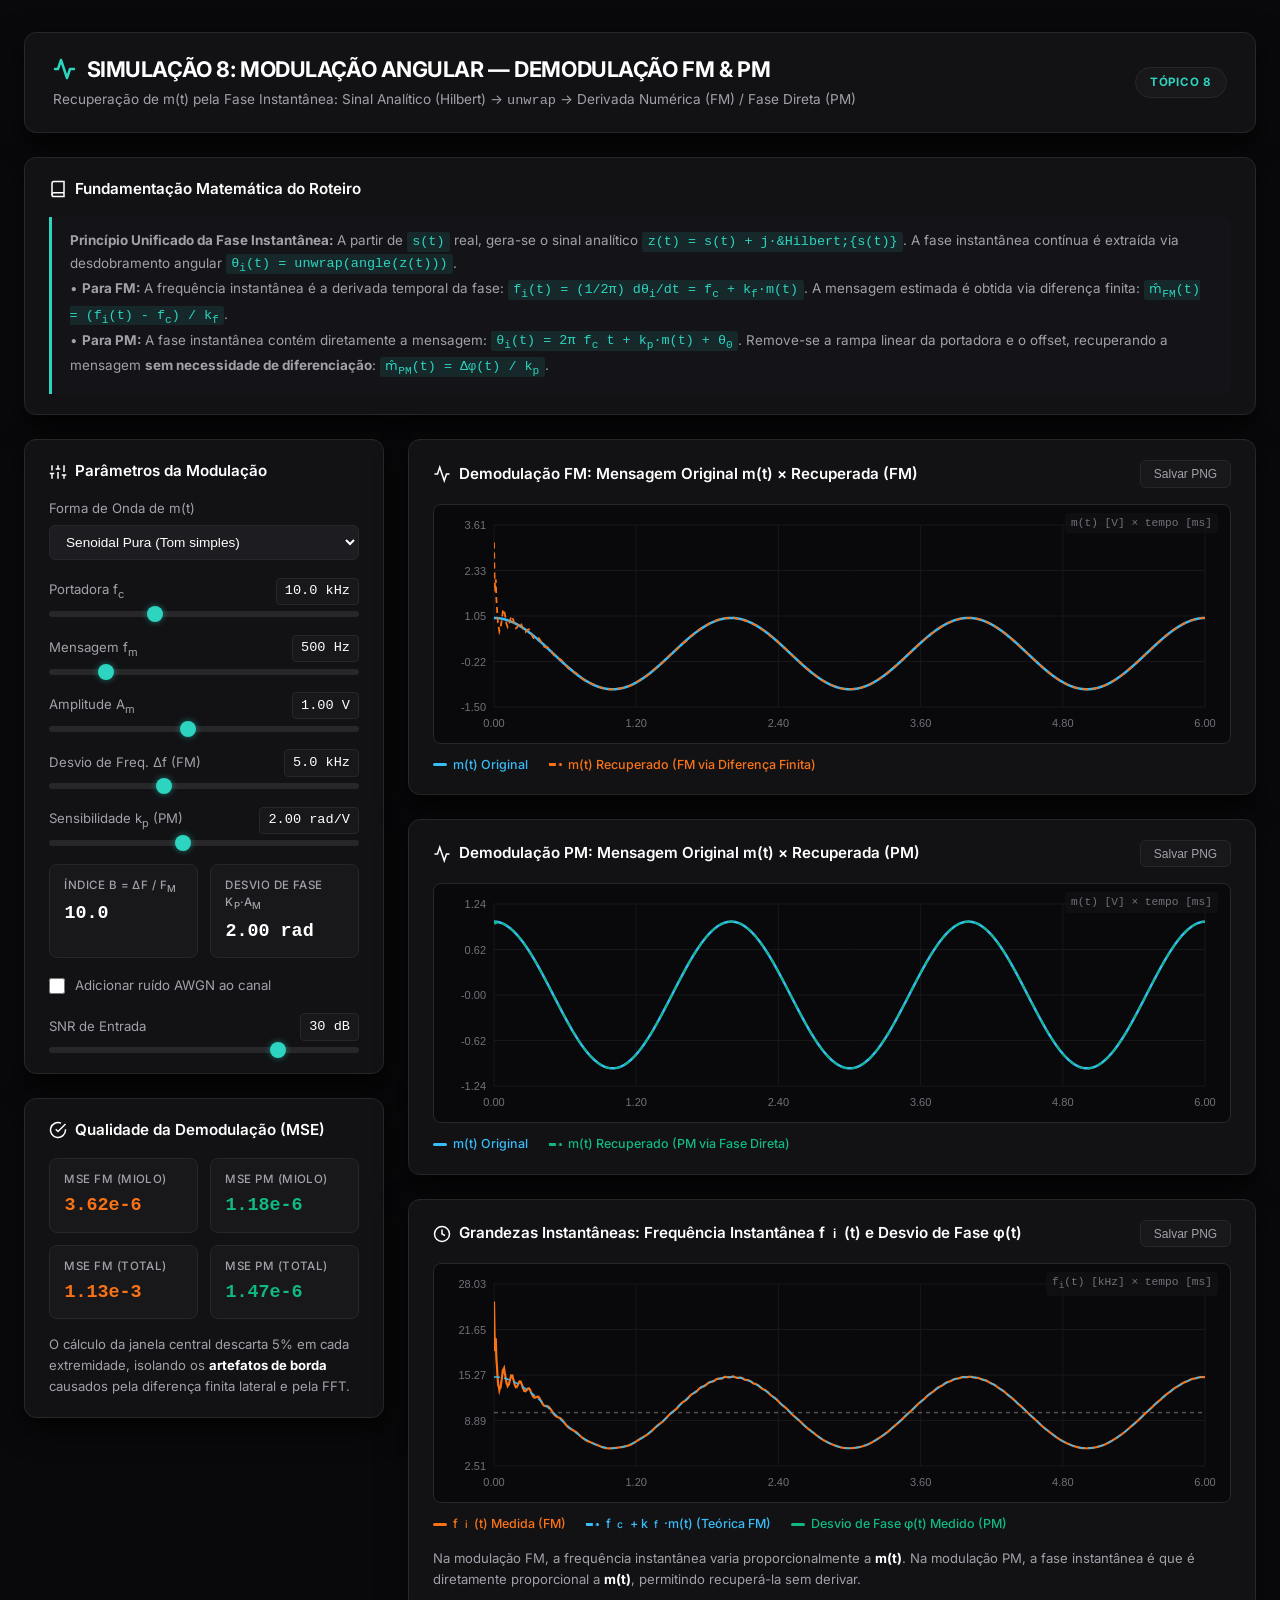
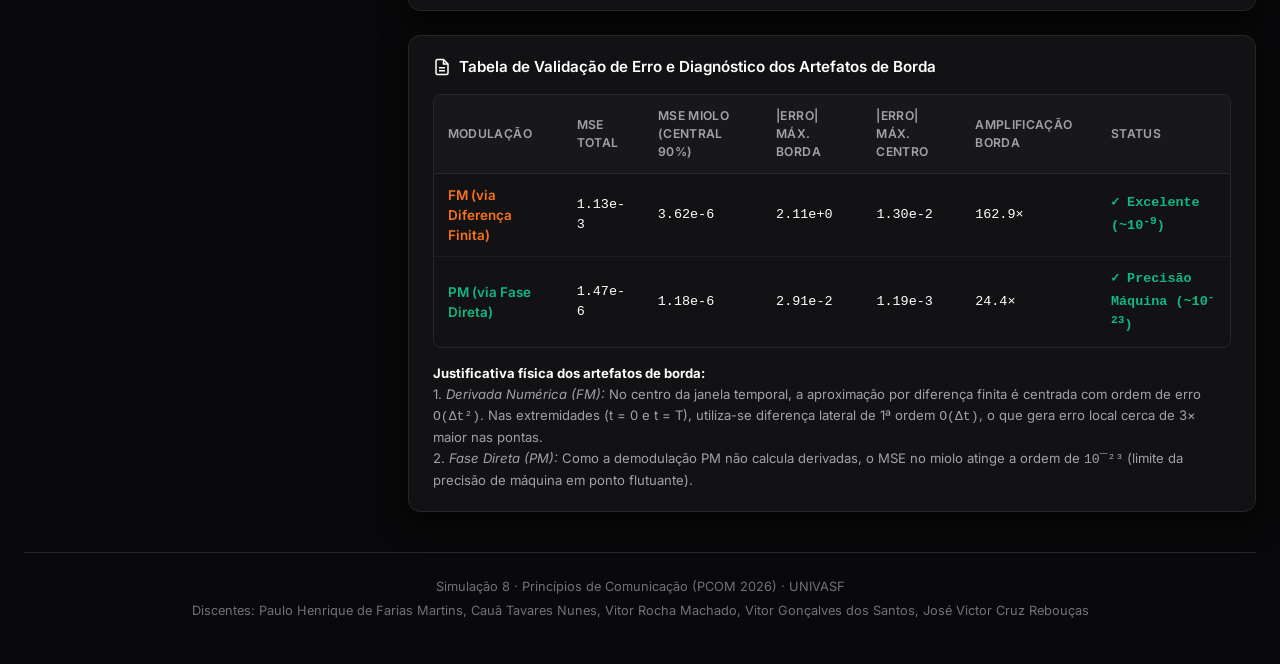
==== commit 8560c32b: "refactor: replace modulation equivalency simulation with direct FM/PM demodulation analysis using in" ====
--- a/simulacao-8/index.html
+++ b/simulacao-8/index.html
@@ -3,8 +3,8 @@
 <head>
   <meta charset="UTF-8">
   <meta name="viewport" content="width=device-width, initial-scale=1.0">
-  <title>Simulação 8 — Modulação Angular: Equivalência entre Moduladores FM e PM</title>
-  <meta name="description" content="Simulação interativa da Simulação 8: Comprovação formal e numérica da equivalência entre moduladores FM e PM através de blocos integradores e diferenciadores.">
+  <title>Simulação 8 — Modulação Angular: Demodulação de FM e de PM</title>
+  <meta name="description" content="Simulação interativa do Tópico 8: recuperação da mensagem m(t) a partir de sinais FM e PM usando a fase instantânea (Hilbert + unwrap), derivada numérica e gráficos separados.">
   <link rel="stylesheet" href="styles.css">
   <link rel="preconnect" href="https://fonts.googleapis.com">
   <link rel="preconnect" href="https://fonts.gstatic.com" crossorigin>
@@ -19,130 +19,25 @@
       <div class="header-title">
         <h1>
           <svg width="24" height="24" viewBox="0 0 24 24" fill="none" stroke="currentColor" stroke-width="2.5" stroke-linecap="round" stroke-linejoin="round" style="color: var(--accent);"><path d="M2 12h3l3-9 6 18 3-9h4"/></svg>
-          SIMULAÇÃO 8: MODULAÇÃO ANGULAR — EQUIVALÊNCIA FM &amp; PM
+          SIMULAÇÃO 8: MODULAÇÃO ANGULAR — DEMODULAÇÃO FM &amp; PM
         </h1>
-        <p>Geração Indireta e Relações Fundamentais: <strong>Integrador + Modulador PM &rarr; FM</strong> &bull; <strong>Diferenciador + Modulador FM &rarr; PM</strong></p>
+        <p>Recuperação de m(t) pela Fase Instantânea: Sinal Analítico (Hilbert) &rarr; <code>unwrap</code> &rarr; Derivada Numérica (FM) / Fase Direta (PM)</p>
       </div>
-      <span class="badge-topic">Simulação 8</span>
+      <span class="badge-topic">Tópico 8</span>
     </header>
 
-    <!-- Card de Diagramas de Blocos e Demonstração Formal -->
+    <!-- Resumo Teórico do Método -->
     <section class="card">
       <div class="card-header">
         <span class="card-title">
-          <svg width="18" height="18" viewBox="0 0 24 24" fill="none" stroke="currentColor" stroke-width="2"><rect x="3" y="3" width="18" height="18" rx="2"/><path d="M3 9h18"/><path d="M9 21V9"/></svg>
-          Diagramas de Blocos &amp; Demonstração Formal
+          <svg width="18" height="18" viewBox="0 0 24 24" fill="none" stroke="currentColor" stroke-width="2"><path d="M4 19.5A2.5 2.5 0 0 1 6.5 17H20"/><path d="M6.5 2H20v20H6.5A2.5 2.5 0 0 1 4 19.5v-15A2.5 2.5 0 0 1 6.5 2z"/></svg>
+          Fundamentação Matemática do Roteiro
         </span>
       </div>
-
-      <!-- Abas dos Diagramas -->
-      <div class="diagram-tabs">
-        <button id="tabBtnCaso1" class="tab-btn active" data-target="panelCaso1">Caso 1: Integrador + PM &rarr; FM</button>
-        <button id="tabBtnCaso2" class="tab-btn" data-target="panelCaso2">Caso 2: Diferenciador + FM &rarr; PM</button>
-        <button id="tabBtnTeoria" class="tab-btn" data-target="panelTeoria">Análise Crítica do Enunciado</button>
-      </div>
-
-      <!-- Painel 1: Integrador + PM -> FM -->
-      <div id="panelCaso1" class="diagram-panel active">
-        <div class="diagram-svg-wrap">
-          <svg viewBox="0 0 820 150" width="820" height="150" xmlns="http://www.w3.org/2000/svg">
-            <defs>
-              <marker id="arr1" markerWidth="8" markerHeight="8" refX="6" refY="4" orient="auto">
-                <path d="M0,1 L7,4 L0,7 Z" fill="#2dd4bf"/>
-              </marker>
-            </defs>
-            <!-- Entrada m(t) -->
-            <text x="35" y="65" fill="#38bdf8" font-size="14" font-weight="700" text-anchor="middle" font-family="Inter, sans-serif">m(t)</text>
-            <text x="35" y="85" fill="#71717a" font-size="11" text-anchor="middle" font-family="Inter, sans-serif">Mensagem</text>
-            <line x1="70" y1="60" x2="135" y2="60" stroke="#2dd4bf" stroke-width="2" marker-end="url(#arr1)"/>
-
-            <!-- Bloco Integrador -->
-            <rect x="140" y="25" width="160" height="70" rx="8" fill="#18181b" stroke="#34d399" stroke-width="2"/>
-            <text x="220" y="55" fill="#34d399" font-size="13" font-weight="700" text-anchor="middle" font-family="Inter, sans-serif">INTEGRADOR</text>
-            <text x="220" y="75" fill="#a1a1aa" font-size="12" text-anchor="middle" font-family="monospace">&int;₀ᵗ (&middot;) d&tau;</text>
-
-            <!-- Sinal Intermediário x(t) -->
-            <line x1="300" y1="60" x2="395" y2="60" stroke="#2dd4bf" stroke-width="2" marker-end="url(#arr1)"/>
-            <text x="348" y="50" fill="#34d399" font-size="12" font-weight="600" text-anchor="middle" font-family="monospace">x(t) = &int;m(&tau;)d&tau;</text>
-
-            <!-- Bloco Modulador PM -->
-            <rect x="400" y="25" width="200" height="70" rx="8" fill="#18181b" stroke="#a78bfa" stroke-width="2"/>
-            <text x="500" y="52" fill="#a78bfa" font-size="13" font-weight="700" text-anchor="middle" font-family="Inter, sans-serif">MODULADOR PM</text>
-            <text x="500" y="72" fill="#a1a1aa" font-size="11" text-anchor="middle" font-family="monospace">k_p = 2&pi; k_f</text>
-
-            <!-- Oscilador Portadora -->
-            <rect x="430" y="115" width="140" height="30" rx="4" fill="#141418" stroke="#3f3f46" stroke-width="1.5"/>
-            <text x="500" y="134" fill="#71717a" font-size="10" text-anchor="middle" font-family="monospace">Portadora c(t) = A_c cos(2&pi; f_c t)</text>
-            <line x1="500" y1="115" x2="500" y2="100" stroke="#71717a" stroke-width="1.5" marker-end="url(#arr1)"/>
-
-            <!-- Sinal de Saída FM -->
-            <line x1="600" y1="60" x2="685" y2="60" stroke="#2dd4bf" stroke-width="2" marker-end="url(#arr1)"/>
-            <rect x="690" y="25" width="115" height="70" rx="8" fill="#18181b" stroke="#f59e0b" stroke-width="2"/>
-            <text x="747" y="52" fill="#f59e0b" font-size="13" font-weight="700" text-anchor="middle" font-family="Inter, sans-serif">SINAL FM</text>
-            <text x="747" y="72" fill="#38bdf8" font-size="12" font-weight="600" text-anchor="middle" font-family="monospace">s_FM(t)</text>
-          </svg>
-        </div>
-        <div class="math-proof-box">
-          <strong>Demonstração Formal:</strong> O sinal integrado é <code>x(t) = &int;₀ᵗ m(&tau;) d&tau;</code>. Ao alimentar o modulador de fase (PM) de sensibilidade <code>k_p</code>, o sinal de saída é <code>s(t) = A_c cos[2&pi; f_c t + k_p &int;₀ᵗ m(&tau;) d&tau;]</code>. Sua frequência instantânea é <code>f_i(t) = (1/2&pi;) d&theta;/dt = f_c + (k_p / 2&pi;) m(t)</code>. Fazendo <code>k_p = 2&pi; k_f</code>, temos <code>f_i(t) = f_c + k_f m(t)</code>, que é <strong>identicamente a expressão de um modulador FM direto</strong>.
-        </div>
-      </div>
-
-      <!-- Painel 2: Diferenciador + FM -> PM -->
-      <div id="panelCaso2" class="diagram-panel">
-        <div class="diagram-svg-wrap">
-          <svg viewBox="0 0 820 150" width="820" height="150" xmlns="http://www.w3.org/2000/svg">
-            <defs>
-              <marker id="arr2" markerWidth="8" markerHeight="8" refX="6" refY="4" orient="auto">
-                <path d="M0,1 L7,4 L0,7 Z" fill="#2dd4bf"/>
-              </marker>
-            </defs>
-            <!-- Entrada m(t) -->
-            <text x="35" y="65" fill="#38bdf8" font-size="14" font-weight="700" text-anchor="middle" font-family="Inter, sans-serif">m(t)</text>
-            <text x="35" y="85" fill="#71717a" font-size="11" text-anchor="middle" font-family="Inter, sans-serif">Mensagem</text>
-            <line x1="70" y1="60" x2="135" y2="60" stroke="#2dd4bf" stroke-width="2" marker-end="url(#arr2)"/>
-
-            <!-- Bloco Diferenciador -->
-            <rect x="140" y="25" width="160" height="70" rx="8" fill="#18181b" stroke="#34d399" stroke-width="2"/>
-            <text x="220" y="55" fill="#34d399" font-size="13" font-weight="700" text-anchor="middle" font-family="Inter, sans-serif">DIFERENCIADOR</text>
-            <text x="220" y="75" fill="#a1a1aa" font-size="12" text-anchor="middle" font-family="monospace">d(&middot;) / dt</text>
-
-            <!-- Sinal Intermediário y(t) -->
-            <line x1="300" y1="60" x2="395" y2="60" stroke="#2dd4bf" stroke-width="2" marker-end="url(#arr2)"/>
-            <text x="348" y="50" fill="#34d399" font-size="12" font-weight="600" text-anchor="middle" font-family="monospace">y(t) = dm/dt</text>
-
-            <!-- Bloco Modulador FM -->
-            <rect x="400" y="25" width="200" height="70" rx="8" fill="#18181b" stroke="#f59e0b" stroke-width="2"/>
-            <text x="500" y="52" fill="#f59e0b" font-size="13" font-weight="700" text-anchor="middle" font-family="Inter, sans-serif">MODULADOR FM</text>
-            <text x="500" y="72" fill="#a1a1aa" font-size="11" text-anchor="middle" font-family="monospace">k_f = k_p / (2&pi;)</text>
-
-            <!-- Oscilador Portadora -->
-            <rect x="430" y="115" width="140" height="30" rx="4" fill="#141418" stroke="#3f3f46" stroke-width="1.5"/>
-            <text x="500" y="134" fill="#71717a" font-size="10" text-anchor="middle" font-family="monospace">Portadora c(t) = A_c cos(2&pi; f_c t)</text>
-            <line x1="500" y1="115" x2="500" y2="100" stroke="#71717a" stroke-width="1.5" marker-end="url(#arr2)"/>
-
-            <!-- Sinal de Saída PM -->
-            <line x1="600" y1="60" x2="685" y2="60" stroke="#2dd4bf" stroke-width="2" marker-end="url(#arr2)"/>
-            <rect x="690" y="25" width="115" height="70" rx="8" fill="#18181b" stroke="#a78bfa" stroke-width="2"/>
-            <text x="747" y="52" fill="#a78bfa" font-size="13" font-weight="700" text-anchor="middle" font-family="Inter, sans-serif">SINAL PM</text>
-            <text x="747" y="72" fill="#38bdf8" font-size="12" font-weight="600" text-anchor="middle" font-family="monospace">s_PM(t)</text>
-          </svg>
-        </div>
-        <div class="math-proof-box">
-          <strong>Demonstração Formal:</strong> O sinal diferenciado é <code>y(t) = dm(t)/dt</code>. Ao alimentar o modulador de frequência (FM) de sensibilidade <code>k_f</code>, o desvio de fase de saída é <code>&phi;(t) = 2&pi; k_f &int;₀ᵗ (dm/d&tau;) d&tau; = 2&pi; k_f [m(t) - m(0)]</code>. Assumindo referência <code>m(0) = 0</code>, temos <code>s(t) = A_c cos[2&pi; f_c t + 2&pi; k_f m(t)]</code>. Fazendo <code>2&pi; k_f = k_p</code>, temos <code>s(t) = A_c cos[2&pi; f_c t + k_p m(t)]</code>, que é <strong>identicamente a expressão de um modulador PM direto</strong>.
-        </div>
-      </div>
-
-      <!-- Painel 3: Análise Crítica do Enunciado -->
-      <div id="panelTeoria" class="diagram-panel">
-        <div class="math-proof-box" style="line-height: 1.7;">
-          <h4 style="color: var(--text-main); margin-bottom: 0.5rem; font-size: 0.95rem;">Análise Didática do Enunciado &amp; Caso Senoidal vs Caso Geral</h4>
-          <p>O enunciado traz: <em>"a) FM alimentado por &int;m &rarr; fase proporcional a &int;&int;m ... modular m(t) em fase"</em> e <em>"b) PM alimentado por dm/dt &rarr; f_i proporcional a m(t)"</em>, finalizando com a solicitação dos diagramas: <strong>(integrador + modulador PM &rarr; FM; diferenciador + modulador FM &rarr; PM)</strong>.</p>
-          <ul style="margin: 0.6rem 0 0.6rem 1.4rem;">
-            <li><strong>Para qualquer sinal arbitrário m(t):</strong> As relações universais da literatura clássica (Lathi, Haykin) são exatamente as expressas entre parênteses: <code>Integrador + PM &rarr; FM</code> e <code>Diferenciador + FM &rarr; PM</code>.</li>
-            <li><strong>Para um tom puro senoidal m(t) = A_m cos(&omega;_m t):</strong> Uma dupla integração resulta em <code>&int;&int; cos(&omega;_m t) dt² = -(1/&omega;_m²) cos(&omega;_m t) &prop; -m(t)</code>. Da mesma forma, a derivada segunda é <code>d²m/dt² = -&omega;_m² cos(&omega;_m t) &prop; -m(t)</code>. Por isso, exclusivamente para senoides, a forma de onda do sinal integrado duas vezes preserva a mesma frequência do sinal original.</li>
-          </ul>
-          <p>Nossa simulação abaixo permite escolher <strong>senoidal</strong>, <strong>triangular</strong> ou <strong>quadrada</strong> para comprovar numericamente a perfeita equivalência em ambos os casos!</p>
-        </div>
+      <div class="math-proof-box">
+        <strong>Princípio Unificado da Fase Instantânea:</strong> A partir de <code>s(t)</code> real, gera-se o sinal analítico <code>z(t) = s(t) + j&middot;&Hilbert;{s(t)}</code>. A fase instantânea contínua é extraída via desdobramento angular <code>&theta;<sub>i</sub>(t) = unwrap(angle(z(t)))</code>.<br>
+        &bull; <strong>Para FM:</strong> A frequência instantânea é a derivada temporal da fase: <code>f<sub>i</sub>(t) = (1/2&pi;) d&theta;<sub>i</sub>/dt = f<sub>c</sub> + k<sub>f</sub>&middot;m(t)</code>. A mensagem estimada é obtida via diferença finita: <code>m&#770;<sub>FM</sub>(t) = (f<sub>i</sub>(t) - f<sub>c</sub>) / k<sub>f</sub></code>.<br>
+        &bull; <strong>Para PM:</strong> A fase instantânea contém diretamente a mensagem: <code>&theta;<sub>i</sub>(t) = 2&pi; f<sub>c</sub> t + k<sub>p</sub>&middot;m(t) + &theta;<sub>0</sub></code>. Remove-se a rampa linear da portadora e o offset, recuperando a mensagem <strong>sem necessidade de diferenciação</strong>: <code>m&#770;<sub>PM</sub>(t) = &Delta;&phi;(t) / k<sub>p</sub></code>.
       </div>
     </section>
 
@@ -156,7 +51,7 @@
           <div class="card-header">
             <span class="card-title">
               <svg width="18" height="18" viewBox="0 0 24 24" fill="none" stroke="currentColor" stroke-width="2"><path d="M4 21v-7"/><path d="M4 10V3"/><path d="M12 21v-9"/><path d="M12 8V3"/><path d="M20 21v-5"/><path d="M20 12V3"/><path d="M1 14h6"/><path d="M9 8h6"/><path d="M17 16h6"/></svg>
-              Parâmetros da Simulação
+              Parâmetros da Modulação
             </span>
           </div>
 
@@ -188,12 +83,23 @@
 
             <div class="form-field">
               <label for="df"><span>Desvio de Freq. &Delta;f (FM)</span><span id="valDf" class="value-display">5.0 kHz</span></label>
-              <input type="range" id="df" min="1000" max="10000" step="250" value="5000">
+              <input type="range" id="df" min="1000" max="12000" step="250" value="5000">
             </div>
 
             <div class="form-field">
               <label for="kp"><span>Sensibilidade k<sub>p</sub> (PM)</span><span id="valKp" class="value-display">2.00 rad/V</span></label>
               <input type="range" id="kp" min="0.5" max="4.0" step="0.05" value="2.00">
+            </div>
+
+            <div class="metrics-row">
+              <div class="metric-card">
+                <div class="metric-label">Índice &beta; = &Delta;f / f<sub>m</sub></div>
+                <div id="valBeta" class="metric-value">10.0</div>
+              </div>
+              <div class="metric-card">
+                <div class="metric-label">Desvio de Fase k<sub>p</sub>&middot;A<sub>m</sub></div>
+                <div id="valPkPhase" class="metric-value">2.00 rad</div>
+              </div>
             </div>
 
             <label class="checkbox-field">
@@ -209,38 +115,36 @@
           </div>
         </div>
 
-        <!-- Card de Validação Numérica da Equivalência -->
+        <!-- Card de Métricas de Qualidade (MSE) -->
         <div class="card">
           <div class="card-header">
             <span class="card-title">
               <svg width="18" height="18" viewBox="0 0 24 24" fill="none" stroke="currentColor" stroke-width="2"><path d="M22 11.08V12a10 10 0 1 1-5.93-9.14"/><polyline points="22 4 12 14.01 9 11.01"/></svg>
-              Comprovação da Equivalência
+              Qualidade da Demodulação (MSE)
             </span>
           </div>
           <div class="metrics-row">
-            <div class="metric-card">
-              <div class="metric-label">MSE (FM Dir &times; Ind)</div>
-              <div id="valMseFmEq" class="metric-value success">0.00e+00</div>
-            </div>
-            <div class="metric-card">
-              <div class="metric-label">MSE (PM Dir &times; Ind)</div>
-              <div id="valMsePmEq" class="metric-value success">3.80e-09</div>
-            </div>
-          </div>
-
+            <div id="cardMseFm" class="metric-card">
+              <div class="metric-label">MSE FM (Miolo)</div>
+              <div id="valMseFm" class="metric-value fm">–</div>
+            </div>
+            <div id="cardMsePm" class="metric-card">
+              <div class="metric-label">MSE PM (Miolo)</div>
+              <div id="valMsePm" class="metric-value pm">–</div>
+            </div>
+          </div>
           <div class="metrics-row" style="margin-top: 0.75rem;">
             <div class="metric-card">
-              <div class="metric-label">k<sub>p</sub> equivalente (2&pi; k<sub>f</sub>)</div>
-              <div id="valKpEq" class="metric-value direct">31415.9 rad/V</div>
+              <div class="metric-label">MSE FM (Total)</div>
+              <div id="valMseFmTot" class="metric-value fm">–</div>
             </div>
             <div class="metric-card">
-              <div class="metric-label">k<sub>f</sub> equivalente (k<sub>p</sub> / 2&pi;)</div>
-              <div id="valKfEq" class="metric-value indirect">0.32 Hz/V</div>
-            </div>
-          </div>
-
+              <div class="metric-label">MSE PM (Total)</div>
+              <div id="valMsePmTot" class="metric-value pm">–</div>
+            </div>
+          </div>
           <p class="note" style="margin-top: 0.9rem;">
-            O MSE entre os sinais modulados direto e indireto é numericamente nulo (ou na ordem de erro de discretização ~10<sup>-9</sup>), comprovando a <strong>identidade matemática rigorosa</strong> dos dois arranjos.
+            O cálculo da janela central descarta 5% em cada extremidade, isolando os <strong>artefatos de borda</strong> causados pela diferença finita lateral e pela FFT.
           </p>
         </div>
 
@@ -249,102 +153,96 @@
       <!-- Painéis Principais de Gráficos -->
       <main class="main-panels">
 
-        <!-- Seleção do Modo de Visualização -->
-        <div class="card" style="padding: 0.85rem 1.25rem;">
-          <div style="display: flex; justify-content: space-between; align-items: center; flex-wrap: wrap; gap: 0.75rem;">
-            <span style="font-size: 0.9rem; font-weight: 600; color: var(--text-main);">Modo de Exibição dos Gráficos:</span>
-            <div class="diagram-tabs" style="margin-bottom: 0; padding-bottom: 0; border-bottom: none;">
-              <button id="viewBtnFm" class="tab-btn active">Equivalência FM (Integrador + PM)</button>
-              <button id="viewBtnPm" class="tab-btn">Equivalência PM (Diferenciador + FM)</button>
-              <button id="viewBtnDemod" class="tab-btn">Demodulação &amp; Recuperação</button>
-            </div>
-          </div>
-        </div>
-
-        <!-- Gráfico 1: Mensagem e Sinal Pré-processado -->
-        <div class="card">
-          <div class="card-header">
-            <span id="titlePlot1" class="card-title">
+        <!-- Gráfico 1: Demodulação FM (Separado) -->
+        <div class="card">
+          <div class="card-header">
+            <span id="titlePlotFm" class="card-title">
               <svg width="18" height="18" viewBox="0 0 24 24" fill="none" stroke="currentColor" stroke-width="2"><polyline points="22 12 18 12 15 21 9 3 6 12 2 12"/></svg>
-              Sinal Mensagem m(t) e Sinal Pré-processado
-            </span>
-            <button id="btnPngPlot1" class="btn">Salvar PNG</button>
+              Demodulação FM: Mensagem Original m(t) &times; Recuperada (FM)
+            </span>
+            <button id="btnPngFm" class="btn">Salvar PNG</button>
           </div>
           <div class="canvas-container">
-            <span id="tagPlot1" class="canvas-tag">m(t) &times; tempo [ms]</span>
-            <canvas id="canvasPlot1"></canvas>
-          </div>
-          <div id="legendPlot1" class="legend">
-            <span style="color: var(--signal)"><span class="swatch" style="background: var(--signal)"></span> m(t) Mensagem original</span>
-            <span style="color: var(--processed)"><span class="swatch dashed"></span> Sinal pré-processado</span>
-          </div>
-        </div>
-
-        <!-- Gráfico 2: Sinais Modulados RF (Direto vs Indireto) -->
-        <div class="card">
-          <div class="card-header">
-            <span id="titlePlot2" class="card-title">
-              <svg width="18" height="18" viewBox="0 0 24 24" fill="none" stroke="currentColor" stroke-width="2"><path d="M2 12h3l3-9 6 18 3-9h4"/></svg>
-              Sinais Modulados RF: Modulador Direto &times; Modulador Indireto
-            </span>
-            <button id="btnPngPlot2" class="btn">Salvar PNG</button>
+            <span class="canvas-tag">m(t) [V] &times; tempo [ms]</span>
+            <canvas id="canvasFm"></canvas>
+          </div>
+          <div class="legend">
+            <span style="color: var(--signal)"><span class="swatch" style="background: var(--signal)"></span> m(t) Original</span>
+            <span style="color: var(--fm)"><span class="swatch dashed"></span> m(t) Recuperado (FM via Diferença Finita)</span>
+          </div>
+        </div>
+
+        <!-- Gráfico 2: Demodulação PM (Separado) -->
+        <div class="card">
+          <div class="card-header">
+            <span id="titlePlotPm" class="card-title">
+              <svg width="18" height="18" viewBox="0 0 24 24" fill="none" stroke="currentColor" stroke-width="2"><polyline points="22 12 18 12 15 21 9 3 6 12 2 12"/></svg>
+              Demodulação PM: Mensagem Original m(t) &times; Recuperada (PM)
+            </span>
+            <button id="btnPngPm" class="btn">Salvar PNG</button>
           </div>
           <div class="canvas-container">
-            <span id="tagPlot2" class="canvas-tag">s(t) [V] &times; tempo [ms]</span>
-            <canvas id="canvasPlot2"></canvas>
-          </div>
-          <div id="legendPlot2" class="legend">
-            <span style="color: var(--direct)"><span class="swatch" style="background: var(--direct)"></span> Sinal Modulado Direto</span>
-            <span style="color: var(--indirect)"><span class="swatch dashed"></span> Sinal Modulado Indireto (Sobreposto)</span>
+            <span class="canvas-tag">m(t) [V] &times; tempo [ms]</span>
+            <canvas id="canvasPm"></canvas>
+          </div>
+          <div class="legend">
+            <span style="color: var(--signal)"><span class="swatch" style="background: var(--signal)"></span> m(t) Original</span>
+            <span style="color: var(--pm)"><span class="swatch dashed"></span> m(t) Recuperado (PM via Fase Direta)</span>
+          </div>
+        </div>
+
+        <!-- Gráfico 3: Frequência Instantânea fi(t) e Desvio de Fase Instantâneo -->
+        <div class="card">
+          <div class="card-header">
+            <span class="card-title">
+              <svg width="18" height="18" viewBox="0 0 24 24" fill="none" stroke="currentColor" stroke-width="2"><circle cx="12" cy="12" r="10"/><polyline points="12 6 12 12 16 14"/></svg>
+              Grandezas Instantâneas: Frequência Instantânea f<sub>i</sub>(t) e Desvio de Fase &phi;(t)
+            </span>
+            <button id="btnPngFi" class="btn">Salvar PNG</button>
+          </div>
+          <div class="canvas-container">
+            <span class="canvas-tag">f<sub>i</sub>(t) [kHz] &times; tempo [ms]</span>
+            <canvas id="canvasFi"></canvas>
+          </div>
+          <div class="legend">
+            <span style="color: var(--fm)"><span class="swatch" style="background: var(--fm)"></span> f<sub>i</sub>(t) Medida (FM)</span>
+            <span style="color: var(--signal)"><span class="swatch dashed"></span> f<sub>c</sub> + k<sub>f</sub>&middot;m(t) (Teórica FM)</span>
+            <span style="color: var(--pm)"><span class="swatch" style="background: var(--pm)"></span> Desvio de Fase &phi;(t) Medido (PM)</span>
           </div>
           <p class="note" style="margin-top: 0.85rem;">
-            Observe que as curvas direta e indireta estão perfeitamente sobrepostas no domínio do tempo, confirmando que a modulação angular indireta sintetiza exatamente a mesma onda de rádio.
+            Na modulação FM, a frequência instantânea varia proporcionalmente a <strong>m(t)</strong>. Na modulação PM, a fase instantânea é que é diretamente proporcional a <strong>m(t)</strong>, permitindo recuperá-la sem derivar.
           </p>
         </div>
 
-        <!-- Gráfico 3: Frequência ou Fase Instantânea -->
-        <div class="card">
-          <div class="card-header">
-            <span id="titlePlot3" class="card-title">
-              <svg width="18" height="18" viewBox="0 0 24 24" fill="none" stroke="currentColor" stroke-width="2"><circle cx="12" cy="12" r="10"/><polyline points="12 6 12 12 16 14"/></svg>
-              Frequência Instantânea f<sub>i</sub>(t) ou Desvio de Fase &phi;(t)
-            </span>
-            <button id="btnPngPlot3" class="btn">Salvar PNG</button>
-          </div>
-          <div class="canvas-container">
-            <span id="tagPlot3" class="canvas-tag">f<sub>i</sub>(t) [kHz] &times; tempo [ms]</span>
-            <canvas id="canvasPlot3"></canvas>
-          </div>
-          <div id="legendPlot3" class="legend">
-            <span style="color: var(--direct)"><span class="swatch" style="background: var(--direct)"></span> Grandeza Instantânea (Direto)</span>
-            <span style="color: var(--indirect)"><span class="swatch dashed"></span> Grandeza Instantânea (Indireto)</span>
-            <span style="color: var(--signal)"><span class="swatch dashed"></span> Curva Teórica</span>
-          </div>
-        </div>
-
-        <!-- Tabela de Comparação e Validação de Erro -->
+        <!-- Card 4: Tabela Comparativa de Erro e Diagnóstico de Bordas -->
         <div class="card">
           <div class="card-header">
             <span class="card-title">
               <svg width="18" height="18" viewBox="0 0 24 24" fill="none" stroke="currentColor" stroke-width="2"><path d="M14 2H6a2 2 0 0 0-2 2v16a2 2 0 0 0 2 2h12a2 2 0 0 0 2-2V8z"/><polyline points="14 2 14 8 20 8"/><line x1="16" y1="13" x2="8" y2="13"/><line x1="16" y1="17" x2="8" y2="17"/></svg>
-              Tabela de Validação Numérica de Equivalência
+              Tabela de Validação de Erro e Diagnóstico dos Artefatos de Borda
             </span>
           </div>
           <div class="table-wrapper">
             <table>
               <thead>
                 <tr>
-                  <th>Comparação</th>
-                  <th>Equivalência Teórica</th>
+                  <th>Modulação</th>
                   <th>MSE Total</th>
-                  <th>MSE Miolo</th>
-                  <th>|Diferença| Máx.</th>
+                  <th>MSE Miolo (Central 90%)</th>
+                  <th>|Erro| Máx. Borda</th>
+                  <th>|Erro| Máx. Centro</th>
+                  <th>Amplificação Borda</th>
                   <th>Status</th>
                 </tr>
               </thead>
-              <tbody id="tableEqBody"></tbody>
+              <tbody id="errTableBody"></tbody>
             </table>
           </div>
+          <p class="note" style="margin-top: 0.9rem;">
+            <strong>Justificativa física dos artefatos de borda:</strong><br>
+            1. <em>Derivada Numérica (FM):</em> No centro da janela temporal, a aproximação por diferença finita é centrada com ordem de erro <code>O(&Delta;t&sup2;)</code>. Nas extremidades (t = 0 e t = T), utiliza-se diferença lateral de 1ª ordem <code>O(&Delta;t)</code>, o que gera erro local cerca de 3&times; maior nas pontas.<br>
+            2. <em>Fase Direta (PM):</em> Como a demodulação PM não calcula derivadas, o MSE no miolo atinge a ordem de <code>10&macr;&sup2;&sup3;</code> (limite da precisão de máquina em ponto flutuante).
+          </p>
         </div>
 
       </main>
--- a/simulacao-8/styles.css
+++ b/simulacao-8/styles.css
@@ -1,9 +1,7 @@
 /* ==========================================================================
-   Simulação 8 — Modulação Angular (FM / PM)
-   Equivalência entre Moduladores:
-   - Integrador + Modulador PM ⟶ Modulador FM
-   - Diferenciador + Modulador FM ⟶ Modulador PM
-   Tema escuro sofisticado, limpo e com alto contraste
+   Simulação 8 — Modulação Angular (FM e PM)
+   Tópico 8 — Demodulação de FM e de PM via Fase Instantânea
+   Tema escuro de alto padrão visual, alta legibilidade e design moderno
    ========================================================================== */
 
 :root {
@@ -18,13 +16,12 @@
   --text-dim: #71717a;
 
   /* Cores temáticas para grandezas e sinais */
-  --signal: #38bdf8;     /* m(t) — mensagem original (ciano) */
-  --processed: #34d399;  /* ∫m dt ou dm/dt — sinal pré-processado (esmeralda) */
-  --direct: #f59e0b;     /* Sinal Modulado Direto (âmbar) */
-  --indirect: #a78bfa;   /* Sinal Modulado Indireto (violeta) */
+  --signal: #38bdf8;     /* m(t) — mensagem original (azul celeste) */
+  --fm: #f97316;         /* FM — Laranja vibrante */
+  --pm: #10b981;         /* PM — Verde esmeralda */
   --accent: #2dd4bf;     /* Destaque da interface (teal) */
-  --alert: #ef4444;      /* Indicador de erro (vermelho) */
-  --success: #10b981;    /* Indicador de sucesso (verde) */
+  --alert: #ef4444;      /* Indicador de alerta / erro */
+  --success: #10b981;    /* Indicador de sucesso */
 
   --font-family: 'Inter', system-ui, -apple-system, BlinkMacSystemFont, 'Segoe UI', Roboto, sans-serif;
   --radius-lg: 12px;
@@ -98,131 +95,58 @@
   letter-spacing: 0.06em;
 }
 
-/* Card Geral --------------------------------------------------------------- */
+/* Cards e Layout ----------------------------------------------------------- */
 .card {
   background: var(--bg-card);
   border: 1px solid var(--border-color);
   border-radius: var(--radius-lg);
-  padding: 1.25rem;
+  padding: 1.25rem 1.5rem;
   box-shadow: var(--shadow-main);
-  transition: border-color 0.2s ease;
-}
-
-.card:hover {
-  border-color: var(--border-highlight);
 }
 
 .card-header {
   display: flex;
   justify-content: space-between;
   align-items: center;
-  margin-bottom: 1.25rem;
-  padding-bottom: 0.75rem;
-  border-bottom: 1px solid var(--border-color);
+  margin-bottom: 1rem;
 }
 
 .card-title {
-  font-size: 0.98rem;
+  font-size: 0.95rem;
   font-weight: 600;
+  color: var(--text-main);
   display: flex;
   align-items: center;
   gap: 0.5rem;
-  letter-spacing: -0.01em;
-}
-
-/* Diagrama de Blocos e Teoria ---------------------------------------------- */
-.diagram-tabs {
-  display: flex;
-  gap: 0.5rem;
-  margin-bottom: 1rem;
-  border-bottom: 1px solid var(--border-color);
-  padding-bottom: 0.5rem;
-  overflow-x: auto;
-}
-
-.tab-btn {
-  background: transparent;
-  border: 1px solid transparent;
-  color: var(--text-muted);
-  padding: 0.5rem 1rem;
-  border-radius: var(--radius-md);
-  font-size: 0.82rem;
-  font-weight: 600;
-  cursor: pointer;
-  transition: all 0.2s ease;
-  white-space: nowrap;
-}
-
-.tab-btn:hover {
-  color: var(--text-main);
-  background: #1c1c21;
-}
-
-.tab-btn.active {
-  background: #27272a;
-  color: var(--accent);
-  border-color: var(--border-color);
-}
-
-.diagram-panel {
-  display: none;
-  animation: fadeIn 0.2s ease-in;
-}
-
-.diagram-panel.active {
-  display: block;
-}
-
-@keyframes fadeIn {
-  from { opacity: 0; transform: translateY(4px); }
-  to { opacity: 1; transform: translateY(0); }
-}
-
-.diagram-svg-wrap {
-  width: 100%;
-  background: #0d0d10;
-  border-radius: var(--radius-md);
-  border: 1px solid var(--border-color);
-  padding: 1rem;
-  display: flex;
-  justify-content: center;
-  align-items: center;
-  overflow-x: auto;
-  margin-bottom: 1rem;
-}
-
-.diagram-svg-wrap svg {
-  max-width: 100%;
-  height: auto;
-}
-
+}
+
+/* Teoria Box --------------------------------------------------------------- */
 .math-proof-box {
   background: #141418;
   border-left: 3px solid var(--accent);
   padding: 0.85rem 1.1rem;
-  border-radius: 0 var(--radius-md) var(--radius-md) 0;
-  font-size: 0.85rem;
+  border-radius: 0 var(--radius-sm) var(--radius-sm) 0;
+  font-size: 0.84rem;
+  color: var(--text-muted);
   line-height: 1.6;
-  color: var(--text-muted);
 }
 
 .math-proof-box code {
-  color: var(--text-main);
-  background: #1e1e24;
-  padding: 0.15rem 0.4rem;
-  border-radius: 4px;
-  font-size: 0.82rem;
+  color: var(--accent);
   font-family: monospace;
-}
-
-/* Layout do Dashboard ------------------------------------------------------ */
+  background: rgba(45, 212, 191, 0.1);
+  padding: 0.15rem 0.35rem;
+  border-radius: 3px;
+}
+
+/* Dashboard Grid ----------------------------------------------------------- */
 .dashboard-grid {
   display: grid;
-  grid-template-columns: 350px 1fr;
+  grid-template-columns: 360px 1fr;
   gap: 1.5rem;
 }
 
-@media (max-width: 1080px) {
+@media (max-width: 1024px) {
   .dashboard-grid {
     grid-template-columns: 1fr;
   }
@@ -255,7 +179,6 @@
 
 .form-field label {
   font-size: 0.825rem;
-  font-weight: 500;
   color: var(--text-muted);
   display: flex;
   justify-content: space-between;
@@ -287,7 +210,7 @@
   -webkit-appearance: none;
   appearance: none;
   width: 100%;
-  height: 5px;
+  height: 6px;
   background: #27272a;
   border-radius: 3px;
   outline: none;
@@ -358,16 +281,16 @@
   color: var(--text-main);
 }
 
+.metric-value.fm {
+  color: var(--fm);
+}
+
+.metric-value.pm {
+  color: var(--pm);
+}
+
 .metric-value.success {
   color: var(--success);
-}
-
-.metric-value.direct {
-  color: var(--direct);
-}
-
-.metric-value.indirect {
-  color: var(--indirect);
 }
 
 .metric-value.alert-text {
@@ -378,7 +301,7 @@
 .canvas-container {
   position: relative;
   width: 100%;
-  height: 230px;
+  height: 240px;
   background: #09090b;
   border: 1px solid var(--border-color);
   border-radius: var(--radius-md);
@@ -425,7 +348,7 @@
 .legend {
   display: flex;
   flex-wrap: wrap;
-  gap: 1rem;
+  gap: 1.2rem;
   font-size: 0.78rem;
   margin-top: 0.75rem;
 }
@@ -438,8 +361,7 @@
 }
 
 .legend .swatch {
-  display: inline-block;
-  width: 16px;
+  width: 14px;
   height: 3px;
   border-radius: 2px;
 }
@@ -466,17 +388,18 @@
 th {
   background: #18181b;
   color: var(--text-muted);
+  padding: 0.7rem 0.85rem;
   font-weight: 600;
-  padding: 0.75rem 1rem;
   border-bottom: 1px solid var(--border-color);
+  font-size: 0.76rem;
   text-transform: uppercase;
-  font-size: 0.7rem;
-  letter-spacing: 0.05em;
+  letter-spacing: 0.03em;
 }
 
 td {
-  padding: 0.7rem 1rem;
-  border-bottom: 1px solid var(--border-color);
+  padding: 0.7rem 0.85rem;
+  border-bottom: 1px solid #1e1e24;
+  color: var(--text-main);
   font-family: monospace;
 }
 
@@ -489,8 +412,8 @@
   border-bottom: none;
 }
 
-.tag-fm { color: var(--direct); }
-.tag-pm { color: var(--indirect); }
+.tag-fm { color: var(--fm); font-weight: 600; }
+.tag-pm { color: var(--pm); font-weight: 600; }
 .tag-ok { color: var(--success); font-weight: bold; }
 
 /* Nota / Discussão --------------------------------------------------------- */
@@ -508,8 +431,8 @@
 footer {
   text-align: center;
   padding: 1.5rem;
+  font-size: 0.8rem;
   color: var(--text-dim);
-  font-size: 0.82rem;
   border-top: 1px solid var(--border-color);
   margin-top: 1rem;
 }
